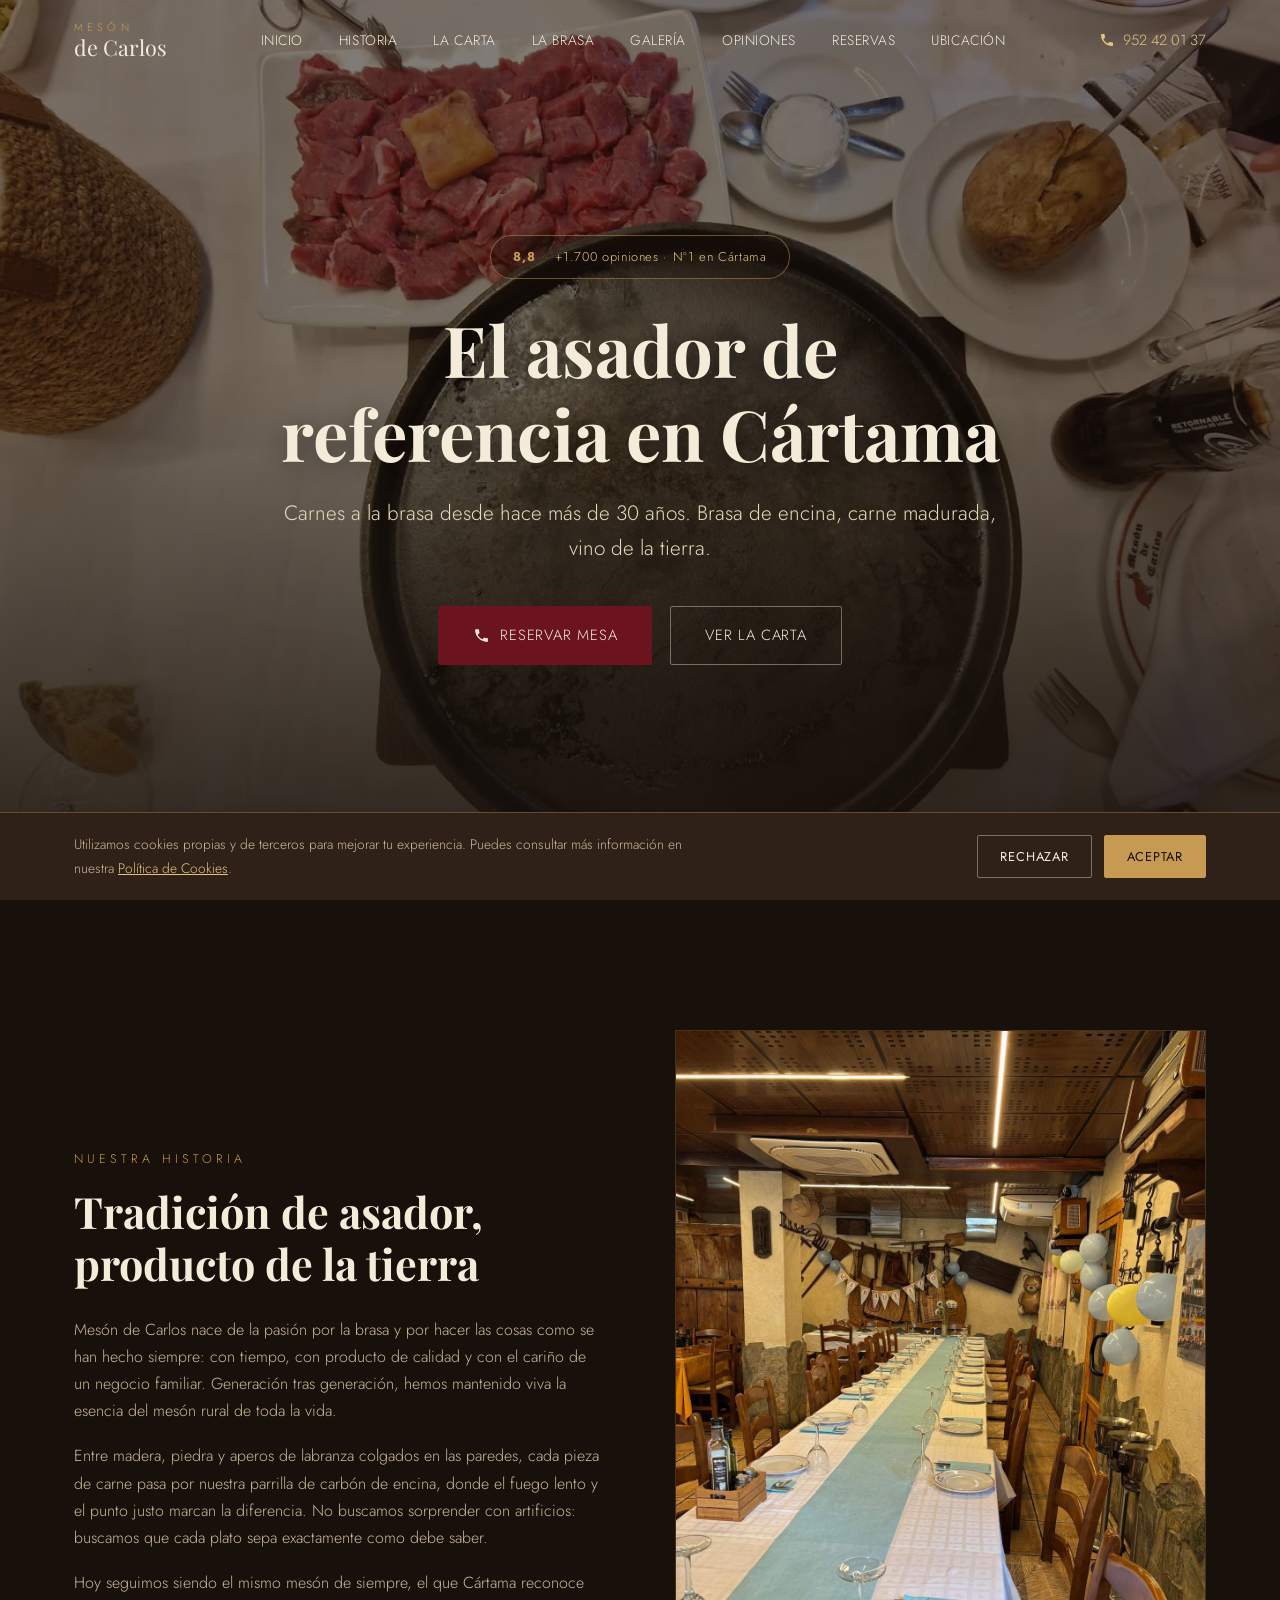
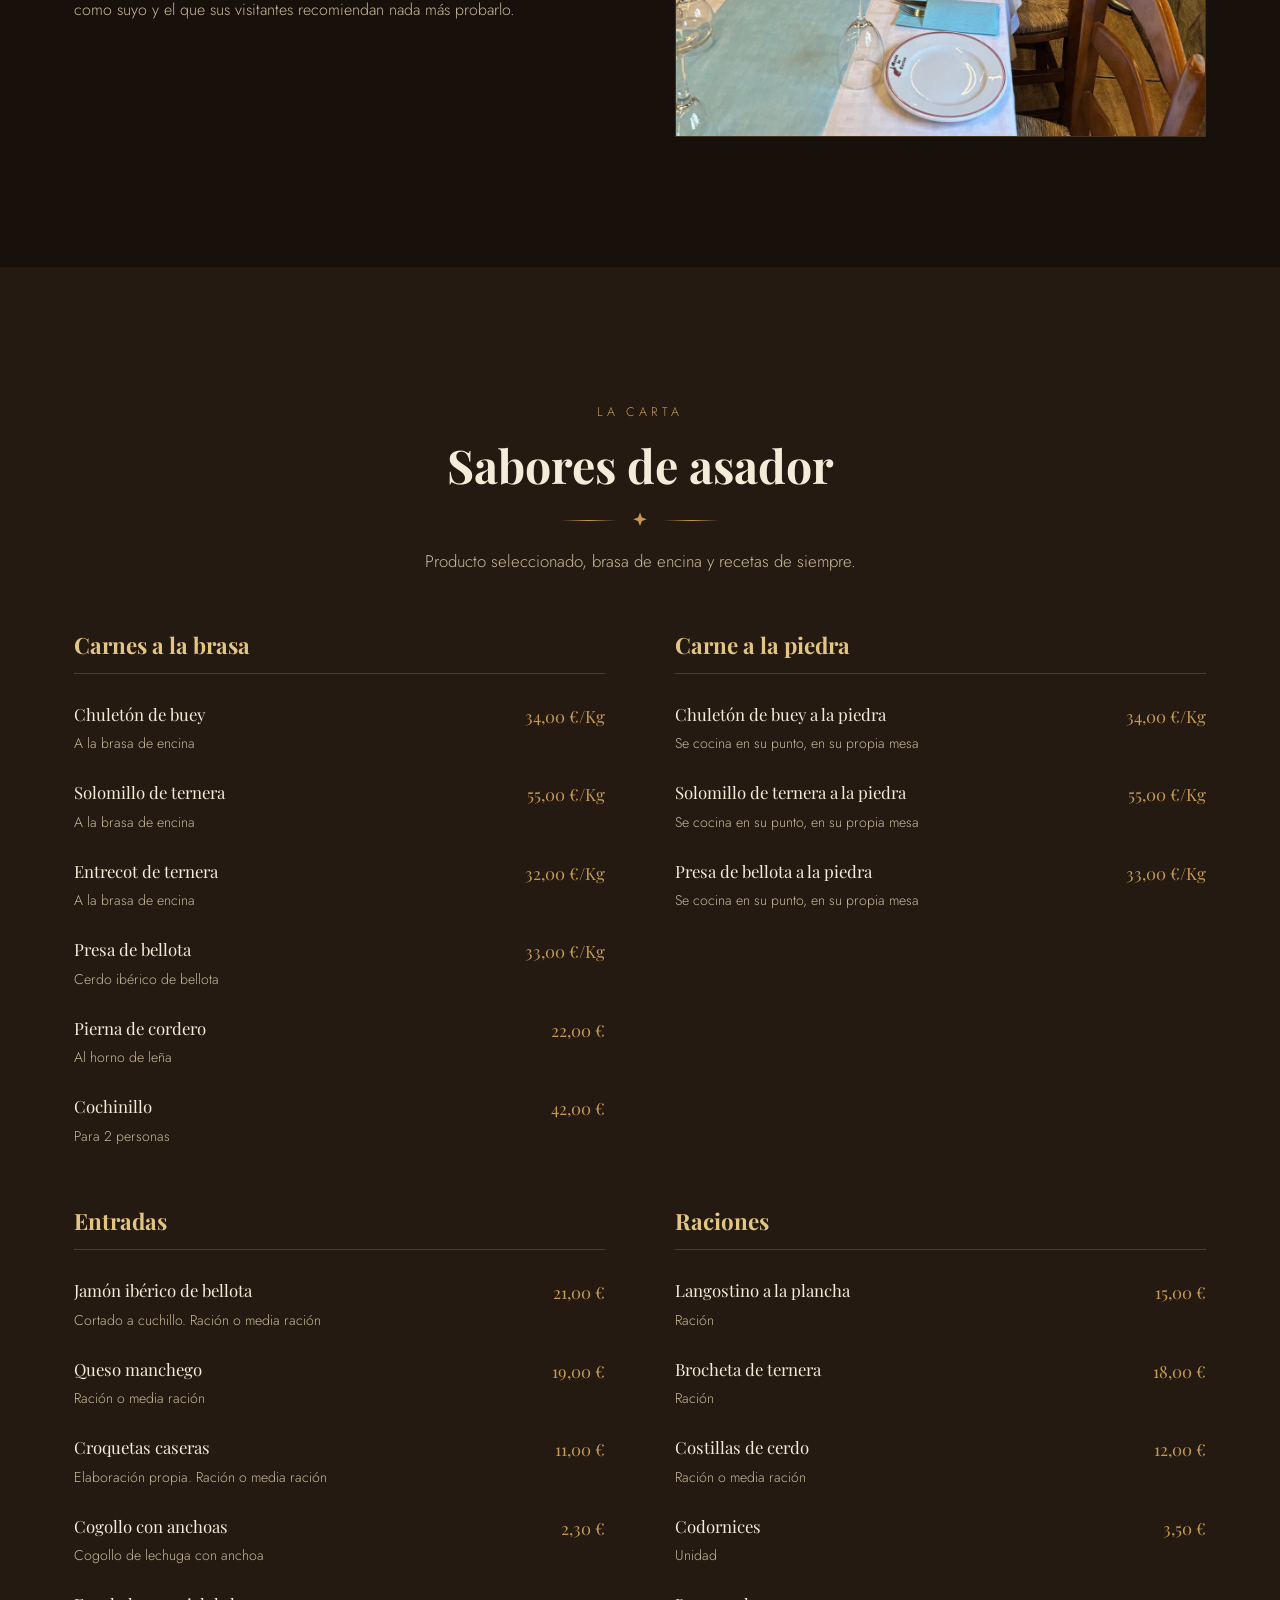
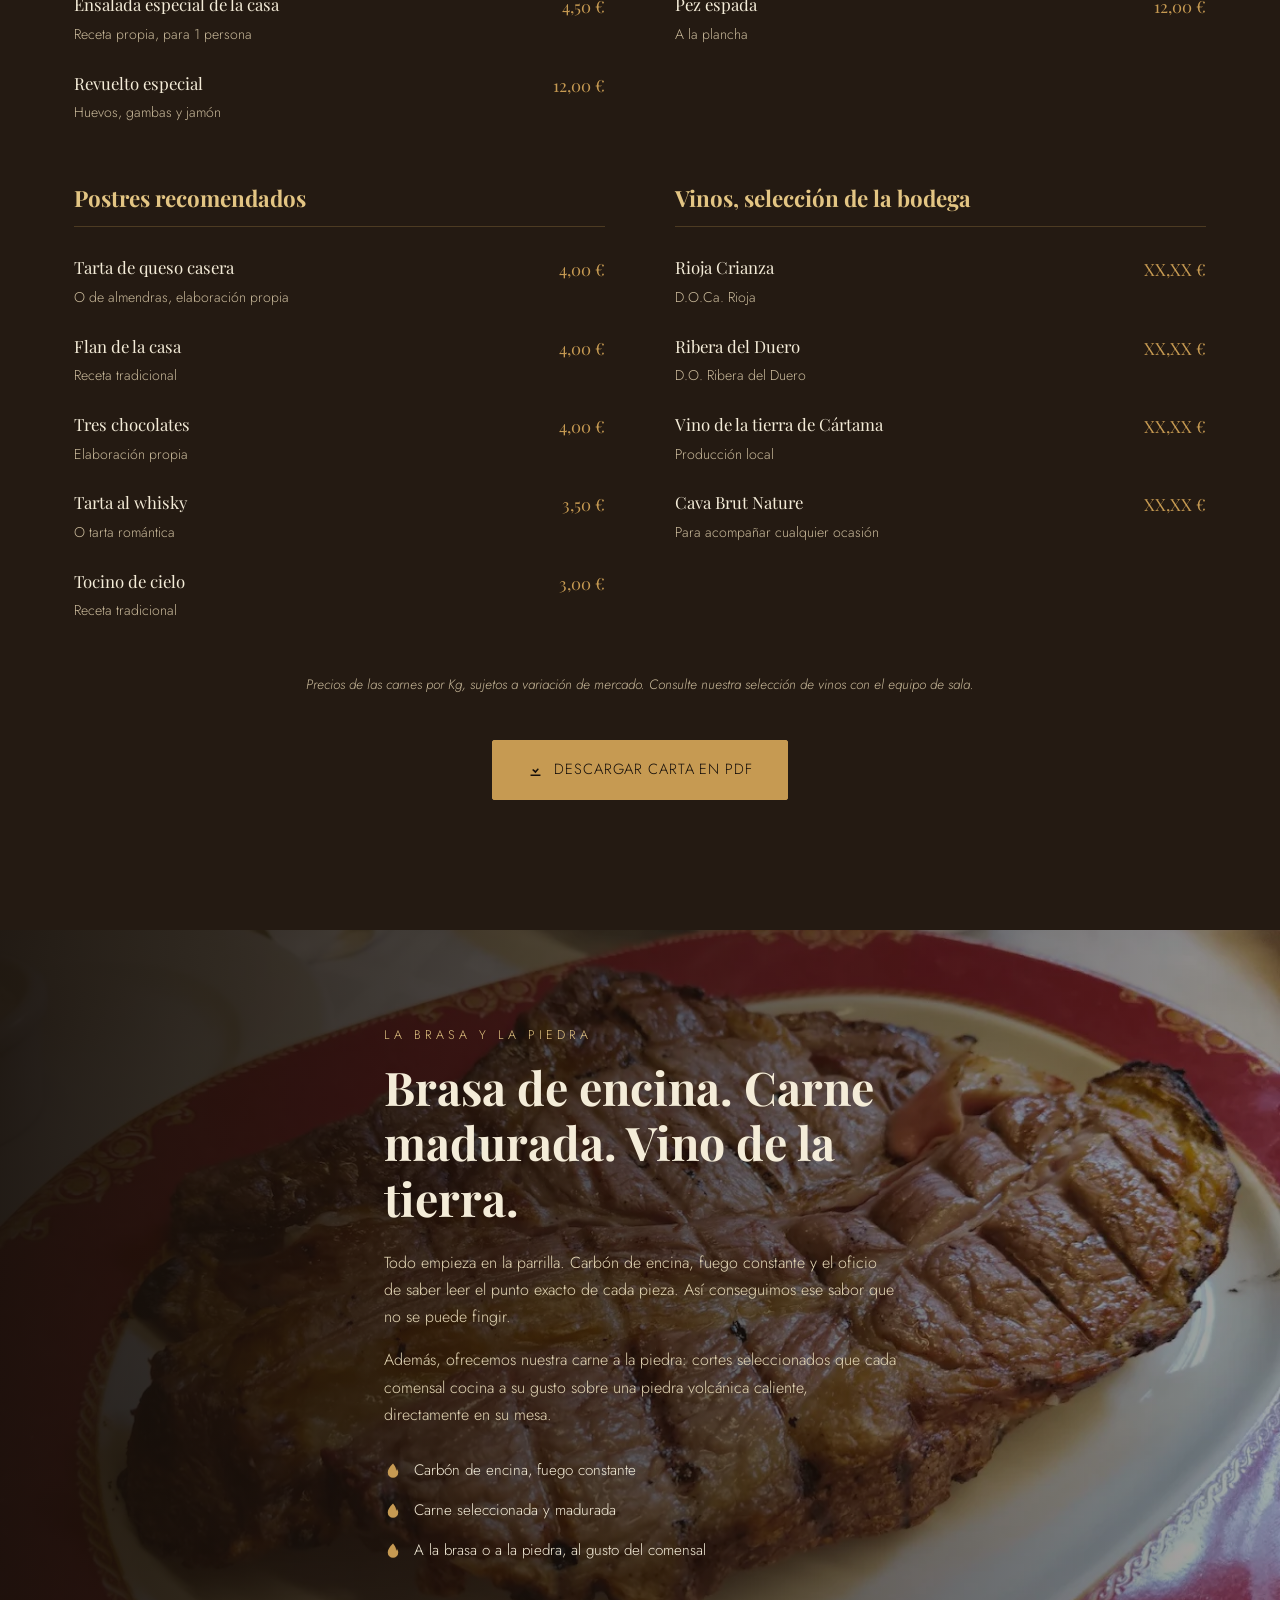
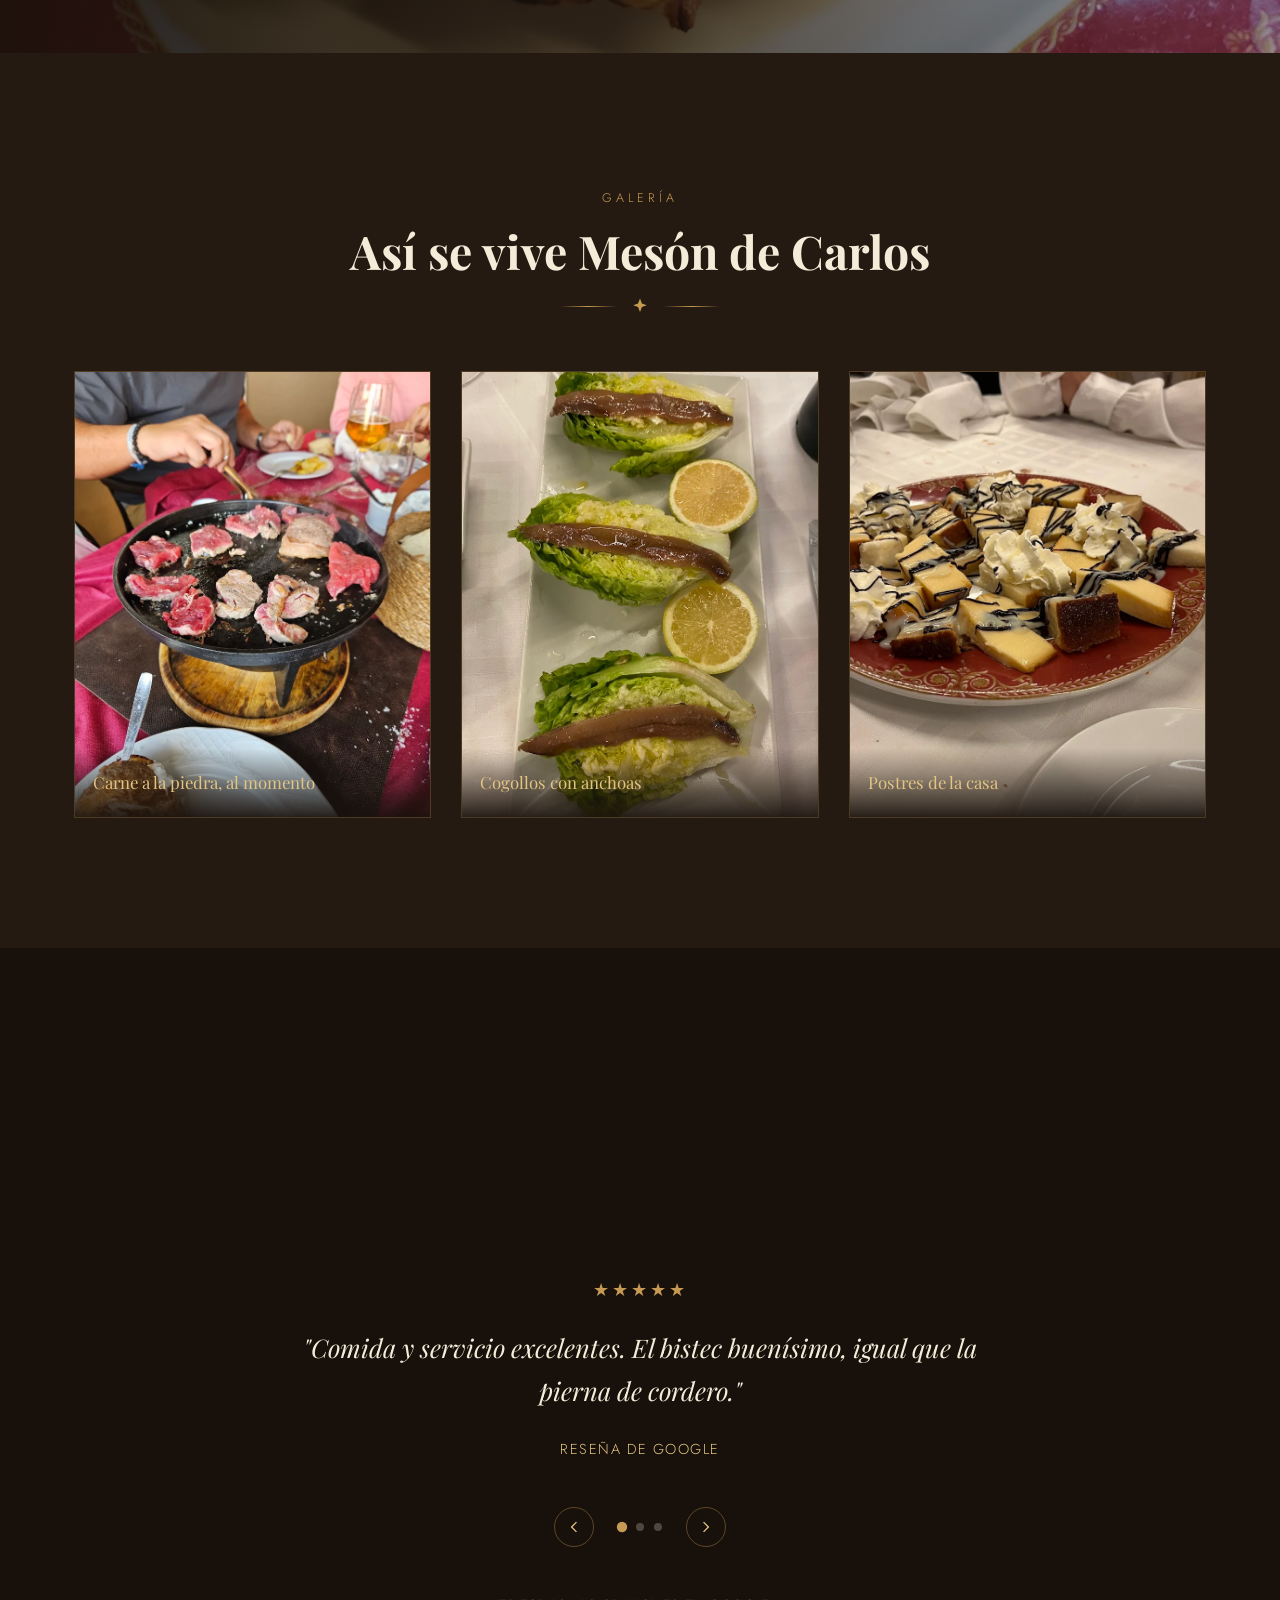
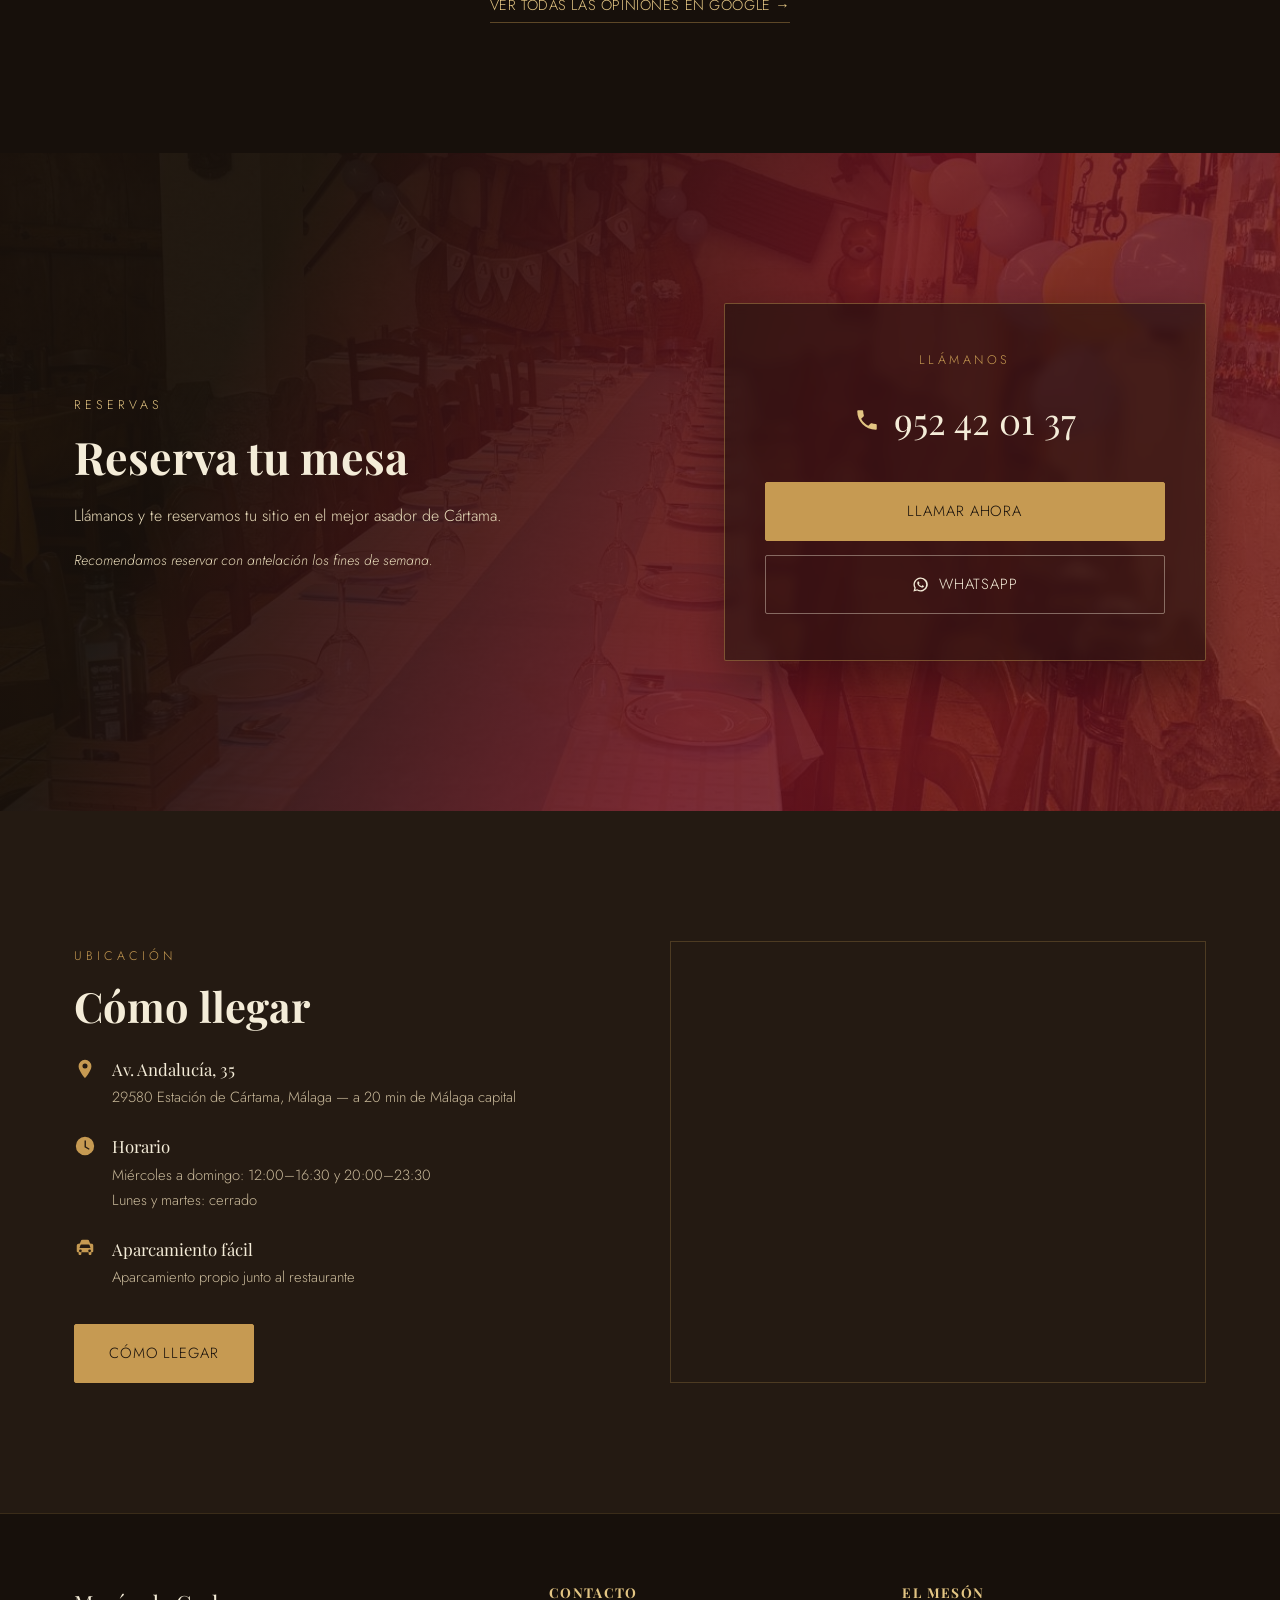
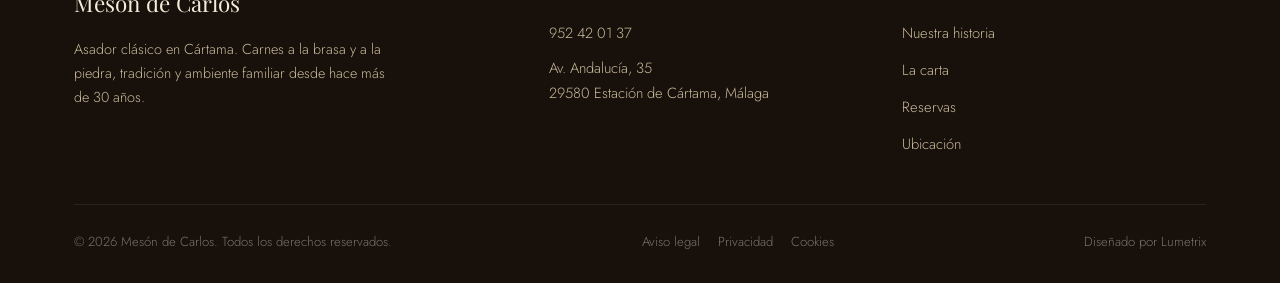
==== index.html @ 0b6ce372 "Sitio web inicial de Mesón de Carlos Landing one-page con historia, carta real, galería de fotos y r" ====
<!DOCTYPE html>
<html lang="es">
<head>
<meta charset="UTF-8">
<meta name="viewport" content="width=device-width, initial-scale=1.0">
<title>Mesón de Carlos — Asador en Cártama (Málaga)</title>
<meta name="description" content="Asador en Cártama con carnes a la brasa Málaga: chuletón de buey, carne a la piedra, cordero, codornices, jamón y quesos. Nº1 en Cártama según TripAdvisor y GastroRanking. Reserva tu mesa.">
<meta name="robots" content="index, follow">
<link rel="canonical" href="https://www.mesondecarlos.es/">

<!-- Open Graph -->
<meta property="og:type" content="website">
<meta property="og:locale" content="es_ES">
<meta property="og:site_name" content="Mesón de Carlos">
<meta property="og:title" content="Mesón de Carlos — Asador en Cártama (Málaga)">
<meta property="og:description" content="El asador de referencia en Cártama. Carnes a la brasa y a la piedra, cordero, codornices, jamón y quesos en un ambiente rústico de mesón de siempre.">
<meta property="og:image" content="https://www.mesondecarlos.es/img/og-image.jpg">
<meta property="og:url" content="https://www.mesondecarlos.es/">

<!-- Twitter Card -->
<meta name="twitter:card" content="summary_large_image">
<meta name="twitter:title" content="Mesón de Carlos — Asador en Cártama (Málaga)">
<meta name="twitter:description" content="Carnes a la brasa y a la piedra, cordero, codornices, jamón y quesos. El asador nº1 de Cártama.">

<link rel="icon" href="img/favicon.svg" type="image/svg+xml">

<link rel="preconnect" href="https://fonts.googleapis.com">
<link rel="preconnect" href="https://fonts.gstatic.com" crossorigin>
<link href="https://fonts.googleapis.com/css2?family=Playfair+Display:wght@600;700;800&family=Jost:wght@300;400;500;600&display=swap" rel="stylesheet">

<link rel="stylesheet" href="css/style.css">

<!-- Schema.org: Restaurant -->
<script type="application/ld+json">
{
  "@context": "https://schema.org",
  "@type": "Restaurant",
  "name": "Mesón de Carlos",
  "servesCuisine": ["Asador", "Cocina española", "Carnes a la brasa", "Carnes a la piedra"],
  "priceRange": "€€",
  "telephone": "+34952420137",
  "url": "https://www.mesondecarlos.es/",
  "address": {
    "@type": "PostalAddress",
    "streetAddress": "Av. Andalucía, 35",
    "addressLocality": "Estación de Cártama",
    "postalCode": "29580",
    "addressRegion": "Málaga",
    "addressCountry": "ES"
  },
  "aggregateRating": {
    "@type": "AggregateRating",
    "ratingValue": "8.8",
    "bestRating": "10",
    "reviewCount": "1700"
  },
  "openingHoursSpecification": [
    {
      "@type": "OpeningHoursSpecification",
      "dayOfWeek": ["Wednesday", "Thursday", "Friday", "Saturday", "Sunday"],
      "opens": "12:00",
      "closes": "16:30"
    },
    {
      "@type": "OpeningHoursSpecification",
      "dayOfWeek": ["Wednesday", "Thursday", "Friday", "Saturday", "Sunday"],
      "opens": "20:00",
      "closes": "23:30"
    }
  ]
}
</script>
</head>
<body>

<!-- ==================== HEADER ==================== -->
<header class="site-header" id="siteHeader">
  <div class="container">
    <a href="#inicio" class="logo">
      <span class="logo-kicker">Mesón</span>
      <span class="logo-name">de Carlos</span>
    </a>

    <nav class="main-nav" id="mainNav">
      <a href="#inicio">Inicio</a>
      <a href="#historia">Historia</a>
      <a href="#carta">La Carta</a>
      <a href="#brasa">La Brasa</a>
      <a href="#galeria">Galería</a>
      <a href="#opiniones">Opiniones</a>
      <a href="#reservas">Reservas</a>
      <a href="#ubicacion">Ubicación</a>
    </nav>

    <div class="header-actions">
      <a href="tel:+34952420137" class="header-phone">
        <svg viewBox="0 0 24 24"><path d="M6.6 10.8c1.4 2.8 3.8 5.1 6.6 6.6l2.2-2.2c.3-.3.7-.4 1-.2 1.1.4 2.3.6 3.6.6.6 0 1 .4 1 1V20c0 .6-.4 1-1 1-9.4 0-17-7.6-17-17 0-.6.4-1 1-1h3.5c.6 0 1 .4 1 1 0 1.2.2 2.4.6 3.6.1.4 0 .8-.3 1.1L6.6 10.8z"/></svg>
        952 42 01 37
      </a>
      <button class="nav-toggle" id="navToggle" aria-label="Abrir menú">
        <span></span><span></span><span></span>
      </button>
    </div>
  </div>
</header>

<!-- ==================== HERO ==================== -->
<section id="inicio" class="hero">
  <div class="hero-bg">
    <img src="img/carne-piedra-plato.webp" alt="Carne seleccionada lista para cocinar a la piedra en Mesón de Carlos" fetchpriority="high">
  </div>
  <div class="hero-overlay"></div>

  <div class="hero-content reveal">
    <div class="hero-badge">
      <strong>8,8</strong> · +1.700 opiniones · Nº1 en Cártama
    </div>
    <h1>El asador de referencia en Cártama</h1>
    <p>Carnes a la brasa desde hace más de 30 años. Brasa de encina, carne madurada, vino de la tierra.</p>
    <div class="hero-ctas">
      <a href="tel:+34952420137" class="btn btn-primary">
        <svg viewBox="0 0 24 24"><path d="M6.6 10.8c1.4 2.8 3.8 5.1 6.6 6.6l2.2-2.2c.3-.3.7-.4 1-.2 1.1.4 2.3.6 3.6.6.6 0 1 .4 1 1V20c0 .6-.4 1-1 1-9.4 0-17-7.6-17-17 0-.6.4-1 1-1h3.5c.6 0 1 .4 1 1 0 1.2.2 2.4.6 3.6.1.4 0 .8-.3 1.1L6.6 10.8z"/></svg>
        Reservar mesa
      </a>
      <a href="#carta" class="btn btn-outline">Ver la carta</a>
    </div>
  </div>

  <div class="scroll-cue"></div>
</section>

<!-- ==================== HISTORIA ==================== -->
<section id="historia" class="historia">
  <div class="container">
    <div class="historia-text reveal">
      <span class="eyebrow">Nuestra historia</span>
      <h2>Tradición de asador, producto de la tierra</h2>
      <p>Mesón de Carlos nace de la pasión por la brasa y por hacer las cosas como se han hecho siempre: con tiempo, con producto de calidad y con el cariño de un negocio familiar. Generación tras generación, hemos mantenido viva la esencia del mesón rural de toda la vida.</p>
      <p>Entre madera, piedra y aperos de labranza colgados en las paredes, cada pieza de carne pasa por nuestra parrilla de carbón de encina, donde el fuego lento y el punto justo marcan la diferencia. No buscamos sorprender con artificios: buscamos que cada plato sepa exactamente como debe saber.</p>
      <p>Hoy seguimos siendo el mismo mesón de siempre, el que Cártama reconoce como suyo y el que sus visitantes recomiendan nada más probarlo.</p>
    </div>
    <div class="historia-photo reveal">
      <img src="img/interior-comedor.jpg" alt="Comedor de Mesón de Carlos, ambiente rústico tradicional" loading="lazy">
    </div>
  </div>
</section>

<!-- ==================== LA CARTA ==================== -->
<section id="carta" class="carta">
  <div class="container">
    <div class="section-head reveal">
      <span class="eyebrow">La carta</span>
      <h2 class="section-title">Sabores de asador</h2>
      <div class="divider">
        <svg viewBox="0 0 24 24"><path d="M12 2l2.6 6.6L21 11l-6.4 2.4L12 20l-2.6-6.6L3 11l6.4-2.4z"/></svg>
      </div>
      <p class="section-lede">Producto seleccionado, brasa de encina y recetas de siempre.</p>
    </div>

    <div class="carta-grid">
      <div class="carta-cat reveal">
        <h3>Carnes a la brasa</h3>

        <div class="carta-item">
          <div>
            <div class="carta-item-name">Chuletón de buey</div>
            <div class="carta-item-desc">A la brasa de encina</div>
          </div>
          <div class="carta-item-price">34,00 €/Kg</div>
        </div>

        <div class="carta-item">
          <div>
            <div class="carta-item-name">Solomillo de ternera</div>
            <div class="carta-item-desc">A la brasa de encina</div>
          </div>
          <div class="carta-item-price">55,00 €/Kg</div>
        </div>

        <div class="carta-item">
          <div>
            <div class="carta-item-name">Entrecot de ternera</div>
            <div class="carta-item-desc">A la brasa de encina</div>
          </div>
          <div class="carta-item-price">32,00 €/Kg</div>
        </div>

        <div class="carta-item">
          <div>
            <div class="carta-item-name">Presa de bellota</div>
            <div class="carta-item-desc">Cerdo ibérico de bellota</div>
          </div>
          <div class="carta-item-price">33,00 €/Kg</div>
        </div>

        <div class="carta-item">
          <div>
            <div class="carta-item-name">Pierna de cordero</div>
            <div class="carta-item-desc">Al horno de leña</div>
          </div>
          <div class="carta-item-price">22,00 €</div>
        </div>

        <div class="carta-item">
          <div>
            <div class="carta-item-name">Cochinillo</div>
            <div class="carta-item-desc">Para 2 personas</div>
          </div>
          <div class="carta-item-price">42,00 €</div>
        </div>
      </div>

      <div class="carta-cat reveal">
        <h3>Carne a la piedra</h3>

        <div class="carta-item">
          <div>
            <div class="carta-item-name">Chuletón de buey a la piedra</div>
            <div class="carta-item-desc">Se cocina en su punto, en su propia mesa</div>
          </div>
          <div class="carta-item-price">34,00 €/Kg</div>
        </div>

        <div class="carta-item">
          <div>
            <div class="carta-item-name">Solomillo de ternera a la piedra</div>
            <div class="carta-item-desc">Se cocina en su punto, en su propia mesa</div>
          </div>
          <div class="carta-item-price">55,00 €/Kg</div>
        </div>

        <div class="carta-item">
          <div>
            <div class="carta-item-name">Presa de bellota a la piedra</div>
            <div class="carta-item-desc">Se cocina en su punto, en su propia mesa</div>
          </div>
          <div class="carta-item-price">33,00 €/Kg</div>
        </div>
      </div>

      <div class="carta-cat reveal">
        <h3>Entradas</h3>

        <div class="carta-item">
          <div>
            <div class="carta-item-name">Jamón ibérico de bellota</div>
            <div class="carta-item-desc">Cortado a cuchillo. Ración o media ración</div>
          </div>
          <div class="carta-item-price">21,00 €</div>
        </div>

        <div class="carta-item">
          <div>
            <div class="carta-item-name">Queso manchego</div>
            <div class="carta-item-desc">Ración o media ración</div>
          </div>
          <div class="carta-item-price">19,00 €</div>
        </div>

        <div class="carta-item">
          <div>
            <div class="carta-item-name">Croquetas caseras</div>
            <div class="carta-item-desc">Elaboración propia. Ración o media ración</div>
          </div>
          <div class="carta-item-price">11,00 €</div>
        </div>

        <div class="carta-item">
          <div>
            <div class="carta-item-name">Cogollo con anchoas</div>
            <div class="carta-item-desc">Cogollo de lechuga con anchoa</div>
          </div>
          <div class="carta-item-price">2,30 €</div>
        </div>

        <div class="carta-item">
          <div>
            <div class="carta-item-name">Ensalada especial de la casa</div>
            <div class="carta-item-desc">Receta propia, para 1 persona</div>
          </div>
          <div class="carta-item-price">4,50 €</div>
        </div>

        <div class="carta-item">
          <div>
            <div class="carta-item-name">Revuelto especial</div>
            <div class="carta-item-desc">Huevos, gambas y jamón</div>
          </div>
          <div class="carta-item-price">12,00 €</div>
        </div>
      </div>

      <div class="carta-cat reveal">
        <h3>Raciones</h3>

        <div class="carta-item">
          <div>
            <div class="carta-item-name">Langostino a la plancha</div>
            <div class="carta-item-desc">Ración</div>
          </div>
          <div class="carta-item-price">15,00 €</div>
        </div>

        <div class="carta-item">
          <div>
            <div class="carta-item-name">Brocheta de ternera</div>
            <div class="carta-item-desc">Ración</div>
          </div>
          <div class="carta-item-price">18,00 €</div>
        </div>

        <div class="carta-item">
          <div>
            <div class="carta-item-name">Costillas de cerdo</div>
            <div class="carta-item-desc">Ración o media ración</div>
          </div>
          <div class="carta-item-price">12,00 €</div>
        </div>

        <div class="carta-item">
          <div>
            <div class="carta-item-name">Codornices</div>
            <div class="carta-item-desc">Unidad</div>
          </div>
          <div class="carta-item-price">3,50 €</div>
        </div>

        <div class="carta-item">
          <div>
            <div class="carta-item-name">Pez espada</div>
            <div class="carta-item-desc">A la plancha</div>
          </div>
          <div class="carta-item-price">12,00 €</div>
        </div>
      </div>

      <div class="carta-cat reveal">
        <h3>Postres recomendados</h3>

        <div class="carta-item">
          <div>
            <div class="carta-item-name">Tarta de queso casera</div>
            <div class="carta-item-desc">O de almendras, elaboración propia</div>
          </div>
          <div class="carta-item-price">4,00 €</div>
        </div>

        <div class="carta-item">
          <div>
            <div class="carta-item-name">Flan de la casa</div>
            <div class="carta-item-desc">Receta tradicional</div>
          </div>
          <div class="carta-item-price">4,00 €</div>
        </div>

        <div class="carta-item">
          <div>
            <div class="carta-item-name">Tres chocolates</div>
            <div class="carta-item-desc">Elaboración propia</div>
          </div>
          <div class="carta-item-price">4,00 €</div>
        </div>

        <div class="carta-item">
          <div>
            <div class="carta-item-name">Tarta al whisky</div>
            <div class="carta-item-desc">O tarta romántica</div>
          </div>
          <div class="carta-item-price">3,50 €</div>
        </div>

        <div class="carta-item">
          <div>
            <div class="carta-item-name">Tocino de cielo</div>
            <div class="carta-item-desc">Receta tradicional</div>
          </div>
          <div class="carta-item-price">3,00 €</div>
        </div>
      </div>

      <div class="carta-cat reveal">
        <h3>Vinos, selección de la bodega</h3>

        <div class="carta-item">
          <div>
            <div class="carta-item-name">Rioja Crianza</div>
            <div class="carta-item-desc">D.O.Ca. Rioja</div>
          </div>
          <div class="carta-item-price">XX,XX €</div>
        </div>

        <div class="carta-item">
          <div>
            <div class="carta-item-name">Ribera del Duero</div>
            <div class="carta-item-desc">D.O. Ribera del Duero</div>
          </div>
          <div class="carta-item-price">XX,XX €</div>
        </div>

        <div class="carta-item">
          <div>
            <div class="carta-item-name">Vino de la tierra de Cártama</div>
            <div class="carta-item-desc">Producción local</div>
          </div>
          <div class="carta-item-price">XX,XX €</div>
        </div>

        <div class="carta-item">
          <div>
            <div class="carta-item-name">Cava Brut Nature</div>
            <div class="carta-item-desc">Para acompañar cualquier ocasión</div>
          </div>
          <div class="carta-item-price">XX,XX €</div>
        </div>
      </div>
    </div>

    <p class="carta-note">Precios de las carnes por Kg, sujetos a variación de mercado. Consulte nuestra selección de vinos con el equipo de sala.</p>

    <div class="carta-cta reveal">
      <a href="carta.pdf" class="btn btn-gold" download>
        <svg viewBox="0 0 24 24"><path d="M12 3v10.6l3.3-3.3 1.4 1.4L12 17.4l-4.7-4.7 1.4-1.4L12 13.6V3h0zM5 19h14v2H5z"/></svg>
        Descargar carta en PDF
      </a>
    </div>
  </div>
</section>

<!-- ==================== LA BRASA ==================== -->
<section id="brasa" class="brasa">
  <img src="img/chuleton-brasa.webp" alt="Chuletón de buey a la brasa en Mesón de Carlos" loading="lazy">
  <div class="brasa-overlay"></div>

  <div class="container">
    <div class="brasa-content reveal">
      <span class="eyebrow">La brasa y la piedra</span>
      <h2>Brasa de encina. Carne madurada. Vino de la tierra.</h2>
      <p>Todo empieza en la parrilla. Carbón de encina, fuego constante y el oficio de saber leer el punto exacto de cada pieza. Así conseguimos ese sabor que no se puede fingir.</p>
      <p>Además, ofrecemos nuestra carne a la piedra: cortes seleccionados que cada comensal cocina a su gusto sobre una piedra volcánica caliente, directamente en su mesa.</p>

      <ul class="brasa-list">
        <li>
          <svg viewBox="0 0 24 24"><path d="M12 2C7 7 5 10.5 5 14a7 7 0 0014 0c0-2-1-4-2-5.5.3 2-1 3-1 3C16.5 8 14.5 5.5 12 2z"/></svg>
          Carbón de encina, fuego constante
        </li>
        <li>
          <svg viewBox="0 0 24 24"><path d="M12 2C7 7 5 10.5 5 14a7 7 0 0014 0c0-2-1-4-2-5.5.3 2-1 3-1 3C16.5 8 14.5 5.5 12 2z"/></svg>
          Carne seleccionada y madurada
        </li>
        <li>
          <svg viewBox="0 0 24 24"><path d="M12 2C7 7 5 10.5 5 14a7 7 0 0014 0c0-2-1-4-2-5.5.3 2-1 3-1 3C16.5 8 14.5 5.5 12 2z"/></svg>
          A la brasa o a la piedra, al gusto del comensal
        </li>
      </ul>
    </div>
  </div>
</section>

<!-- ==================== GALERÍA ==================== -->
<section id="galeria" class="galeria">
  <div class="container">
    <div class="section-head reveal">
      <span class="eyebrow">Galería</span>
      <h2 class="section-title">Así se vive Mesón de Carlos</h2>
      <div class="divider">
        <svg viewBox="0 0 24 24"><path d="M12 2l2.6 6.6L21 11l-6.4 2.4L12 20l-2.6-6.6L3 11l6.4-2.4z"/></svg>
      </div>
    </div>

    <div class="gallery-grid">
      <figure class="gallery-item reveal">
        <img src="img/carne-piedra-cocinando.webp" alt="Cocinando carne a la piedra en la mesa" loading="lazy">
        <figcaption>Carne a la piedra, al momento</figcaption>
      </figure>
      <figure class="gallery-item reveal">
        <img src="img/boquerones-cogollos.webp" alt="Cogollos con anchoas, entrante de la casa" loading="lazy">
        <figcaption>Cogollos con anchoas</figcaption>
      </figure>
      <figure class="gallery-item reveal">
        <img src="img/postres-caseros.webp" alt="Tabla de postres caseros" loading="lazy">
        <figcaption>Postres de la casa</figcaption>
      </figure>
    </div>
  </div>
</section>

<!-- ==================== OPINIONES ==================== -->
<section id="opiniones" class="opiniones">
  <div class="container">
    <div class="section-head reveal">
      <span class="eyebrow">Opiniones</span>
      <h2 class="section-title">Lo que dicen nuestros clientes</h2>
      <div class="divider">
        <svg viewBox="0 0 24 24"><path d="M12 2l2.6 6.6L21 11l-6.4 2.4L12 20l-2.6-6.6L3 11l6.4-2.4z"/></svg>
      </div>
    </div>

    <div class="reviews-slider reveal">
      <div class="reviews-track">
        <div class="reviews-slides" id="reviewsSlides">
          <div class="review-slide">
            <div class="review-stars">★★★★★</div>
            <p class="review-quote">"Comida y servicio excelentes. El bistec buenísimo, igual que la pierna de cordero."</p>
            <div class="review-author">Reseña de Google</div>
          </div>
          <div class="review-slide">
            <div class="review-stars">★★★★★</div>
            <p class="review-quote">"De los mejores restaurantes de la zona. Recomiendo la carne."</p>
            <div class="review-author">Reseña de Google</div>
          </div>
          <div class="review-slide">
            <div class="review-stars">★★★★★</div>
            <p class="review-quote">"Un clásico de Cártama. Trato familiar y carnes de primera. Repetiremos seguro."</p>
            <div class="review-author">Reseña de Google</div>
          </div>
        </div>
      </div>

      <div class="reviews-controls">
        <button class="review-arrow" id="reviewPrev" aria-label="Reseña anterior">
          <svg viewBox="0 0 24 24"><path d="M15 4l-8 8 8 8 1.4-1.4L9.8 12l6.6-6.6z"/></svg>
        </button>
        <div class="review-dots" id="reviewDots"></div>
        <button class="review-arrow" id="reviewNext" aria-label="Siguiente reseña">
          <svg viewBox="0 0 24 24"><path d="M9 4l8 8-8 8-1.4-1.4L14.2 12 7.6 5.4z"/></svg>
        </button>
      </div>
    </div>

    <a href="https://www.google.com/search?sca_esv=9a7b4fd913cb9306&sxsrf=APpeQntoOvEqqyejjboFcSOehRf2i9S2bA:1783973829163&q=Mes%C3%B3n+De+Carlos+Opiniones&rflfq=1&num=20&stick=H4sIAAAAAAAAAONgkxI2tTQ3NzICYSMDIwNzEzMz0w2MjK8YpXxTiw9vzlNwSVVwTizKyS9W8C_IzMvMz0stXsSKRxIANZ308VQAAAA&rldimm=5977227722202074665&tbm=lcl&hl=es-419&sa=X&ved=2ahUKEwiUroCzvNCVAxU0QPUHHec5FzsQ9fQKegQILxAG&biw=1912&bih=956&dpr=1#lkt=LocalPoiReviews" target="_blank" rel="noopener" class="reviews-link">
      Ver todas las opiniones en Google →
    </a>
  </div>
</section>

<!-- ==================== RESERVAS ==================== -->
<section id="reservas" class="reservas">
  <img src="img/interior-comedor.jpg" alt="Comedor de Mesón de Carlos" loading="lazy">
  <div class="reservas-overlay"></div>

  <div class="container reservas-grid">
    <div class="reservas-text reveal">
      <span class="eyebrow">Reservas</span>
      <h2>Reserva tu mesa</h2>
      <p>Llámanos y te reservamos tu sitio en el mejor asador de Cártama.</p>
      <p class="reservas-note">Recomendamos reservar con antelación los fines de semana.</p>
    </div>

    <div class="reservas-card reveal">
      <span class="reservas-card-label">Llámanos</span>
      <a href="tel:+34952420137" class="reservas-phone">
        <svg viewBox="0 0 24 24"><path d="M6.6 10.8c1.4 2.8 3.8 5.1 6.6 6.6l2.2-2.2c.3-.3.7-.4 1-.2 1.1.4 2.3.6 3.6.6.6 0 1 .4 1 1V20c0 .6-.4 1-1 1-9.4 0-17-7.6-17-17 0-.6.4-1 1-1h3.5c.6 0 1 .4 1 1 0 1.2.2 2.4.6 3.6.1.4 0 .8-.3 1.1L6.6 10.8z"/></svg>
        952 42 01 37
      </a>

      <div class="reservas-ctas">
        <a href="tel:+34952420137" class="btn btn-gold btn-block">Llamar ahora</a>
        <a href="https://wa.me/34952420137" target="_blank" rel="noopener" class="btn btn-outline btn-block">
          <svg viewBox="0 0 24 24"><path d="M12 2a10 10 0 00-8.6 15L2 22l5.2-1.4A10 10 0 1012 2zm0 18a8 8 0 01-4.1-1.1l-.3-.2-3 .8.8-2.9-.2-.3A8 8 0 1120 12a8 8 0 01-8 8zm4.4-6c-.2-.1-1.4-.7-1.6-.8-.2-.1-.4-.1-.5.1-.2.2-.6.8-.8 1-.1.2-.3.2-.5.1-.2-.1-1-.4-1.9-1.2-.7-.6-1.2-1.4-1.3-1.6-.1-.2 0-.4.1-.5l.4-.4c.1-.1.2-.3.2-.4.1-.2 0-.3 0-.5-.1-.1-.5-1.3-.7-1.8-.2-.4-.4-.4-.5-.4h-.5c-.2 0-.4.1-.6.3-.2.2-.8.8-.8 1.9s.8 2.2.9 2.4c.1.2 1.6 2.5 4 3.5.6.2 1 .4 1.3.5.5.2 1 .1 1.4.1.4-.1 1.4-.6 1.6-1.1.2-.5.2-1 .1-1.1-.1-.1-.2-.2-.4-.3z"/></svg>
          WhatsApp
        </a>
      </div>
    </div>
  </div>
</section>

<!-- ==================== UBICACIÓN ==================== -->
<section id="ubicacion" class="ubicacion">
  <div class="container">
    <div class="ubicacion-grid">
      <div class="ubicacion-info reveal">
        <span class="eyebrow">Ubicación</span>
        <h2>Cómo llegar</h2>

        <div class="ubicacion-list">
          <div class="ubicacion-item">
            <svg viewBox="0 0 24 24"><path d="M12 2a7 7 0 00-7 7c0 5.2 7 13 7 13s7-7.8 7-13a7 7 0 00-7-7zm0 9.5A2.5 2.5 0 1112 6a2.5 2.5 0 010 5.5z"/></svg>
            <div>
              <div class="ubicacion-item-title">Av. Andalucía, 35</div>
              <div class="ubicacion-item-desc">29580 Estación de Cártama, Málaga — a 20 min de Málaga capital</div>
            </div>
          </div>

          <div class="ubicacion-item">
            <svg viewBox="0 0 24 24"><path d="M12 2a10 10 0 100 20 10 10 0 000-20zm1 10.6l4 2.4-.7 1.2-4.8-2.9V6h1.5z"/></svg>
            <div>
              <div class="ubicacion-item-title">Horario</div>
              <div class="ubicacion-item-desc">Miércoles a domingo: 12:00–16:30 y 20:00–23:30<br>Lunes y martes: cerrado</div>
            </div>
          </div>

          <div class="ubicacion-item">
            <svg viewBox="0 0 24 24"><path d="M18.9 6.3l-1.3-.4-1-2.4A2 2 0 0014.7 2H9.3a2 2 0 00-1.9 1.5l-1 2.4-1.3.4A2 2 0 003 8.2v6.3c0 .6.4 1 1 1h1v2a1 1 0 001 1h1a1 1 0 001-1v-2h8v2a1 1 0 001 1h1a1 1 0 001-1v-2h1c.6 0 1-.4 1-1V8.2a2 2 0 00-1.1-1.9zM7 15.5A1.5 1.5 0 118.5 14 1.5 1.5 0 017 15.5zm10 0A1.5 1.5 0 1118.5 14 1.5 1.5 0 0117 15.5zM6 11l1.1-3.3c.1-.4.5-.7 1-.7h7.8c.5 0 .9.3 1 .7L18 11z"/></svg>
            <div>
              <div class="ubicacion-item-title">Aparcamiento fácil</div>
              <div class="ubicacion-item-desc">Aparcamiento propio junto al restaurante</div>
            </div>
          </div>
        </div>

        <a href="https://www.google.com/maps/dir/?api=1&destination=Av.+Andaluc%C3%ADa+35+29580+Estaci%C3%B3n+de+C%C3%A1rtama+M%C3%A1laga" target="_blank" rel="noopener" class="btn btn-gold">
          Cómo llegar
        </a>
      </div>

      <div class="map-frame reveal">
        <iframe
          src="https://www.google.com/maps?q=Av.+Andaluc%C3%ADa+35+29580+Estaci%C3%B3n+de+C%C3%A1rtama+M%C3%A1laga&output=embed"
          loading="lazy"
          referrerpolicy="no-referrer-when-downgrade"
          title="Mapa de ubicación de Mesón de Carlos">
        </iframe>
      </div>
    </div>
  </div>
</section>

<!-- ==================== FOOTER ==================== -->
<footer class="site-footer">
  <div class="container">
    <div class="footer-grid">
      <div class="footer-brand">
        <span class="logo-name">Mesón de Carlos</span>
        <p>Asador clásico en Cártama. Carnes a la brasa y a la piedra, tradición y ambiente familiar desde hace más de 30 años.</p>
      </div>

      <div class="footer-col">
        <h4>Contacto</h4>
        <ul>
          <li><a href="tel:+34952420137">952 42 01 37</a></li>
          <li><address>Av. Andalucía, 35<br>29580 Estación de Cártama, Málaga</address></li>
        </ul>
      </div>

      <div class="footer-col">
        <h4>El mesón</h4>
        <ul>
          <li><a href="#historia">Nuestra historia</a></li>
          <li><a href="#carta">La carta</a></li>
          <li><a href="#reservas">Reservas</a></li>
          <li><a href="#ubicacion">Ubicación</a></li>
        </ul>
      </div>
    </div>

    <div class="footer-bottom">
      <span>© <span id="year"></span> Mesón de Carlos. Todos los derechos reservados.</span>
      <div class="footer-legal">
        <a href="legal/aviso-legal.html">Aviso legal</a>
        <a href="legal/privacidad.html">Privacidad</a>
        <a href="legal/cookies.html">Cookies</a>
      </div>
      <span>Diseñado por Lumetrix</span>
    </div>
  </div>
</footer>

<!-- Botón flotante móvil -->
<div class="floating-actions">
  <a href="tel:+34952420137" class="fab-call" aria-label="Llamar al mesón">
    <svg viewBox="0 0 24 24"><path d="M6.6 10.8c1.4 2.8 3.8 5.1 6.6 6.6l2.2-2.2c.3-.3.7-.4 1-.2 1.1.4 2.3.6 3.6.6.6 0 1 .4 1 1V20c0 .6-.4 1-1 1-9.4 0-17-7.6-17-17 0-.6.4-1 1-1h3.5c.6 0 1 .4 1 1 0 1.2.2 2.4.6 3.6.1.4 0 .8-.3 1.1L6.6 10.8z"/></svg>
  </a>
  <a href="https://wa.me/34952420137" target="_blank" rel="noopener" class="fab-whatsapp" aria-label="Escribir por WhatsApp">
    <svg viewBox="0 0 24 24"><path d="M12 2a10 10 0 00-8.6 15L2 22l5.2-1.4A10 10 0 1012 2zm0 18a8 8 0 01-4.1-1.1l-.3-.2-3 .8.8-2.9-.2-.3A8 8 0 1120 12a8 8 0 01-8 8zm4.4-6c-.2-.1-1.4-.7-1.6-.8-.2-.1-.4-.1-.5.1-.2.2-.6.8-.8 1-.1.2-.3.2-.5.1-.2-.1-1-.4-1.9-1.2-.7-.6-1.2-1.4-1.3-1.6-.1-.2 0-.4.1-.5l.4-.4c.1-.1.2-.3.2-.4.1-.2 0-.3 0-.5-.1-.1-.5-1.3-.7-1.8-.2-.4-.4-.4-.5-.4h-.5c-.2 0-.4.1-.6.3-.2.2-.8.8-.8 1.9s.8 2.2.9 2.4c.1.2 1.6 2.5 4 3.5.6.2 1 .4 1.3.5.5.2 1 .1 1.4.1.4-.1 1.4-.6 1.6-1.1.2-.5.2-1 .1-1.1-.1-.1-.2-.2-.4-.3z"/></svg>
  </a>
</div>

<!-- Banner de cookies -->
<div class="cookie-banner" id="cookieBanner">
  <div class="container">
    <p>Utilizamos cookies propias y de terceros para mejorar tu experiencia. Puedes consultar más información en nuestra <a href="legal/cookies.html">Política de Cookies</a>.</p>
    <div class="cookie-actions">
      <button class="btn btn-outline" id="cookieReject">Rechazar</button>
      <button class="btn btn-gold" id="cookieAccept">Aceptar</button>
    </div>
  </div>
</div>

<script src="js/script.js"></script>
</body>
</html>
---- css/style.css ----
/* ==========================================================================
   Mesón de Carlos — Hoja de estilos principal
   ========================================================================== */

:root {
  /* Paleta — asador y bodega */
  --dark: #17100b;
  --dark-2: #241a12;
  --dark-3: #2f2117;
  --wine: #6b1420;
  --wine-light: #8c1d2c;
  --gold: #c69a52;
  --gold-light: #e3c583;
  --cream: #f4ecd8;
  --cream-dim: #e6d9b8;
  --text-muted: #c9b99a;

  --font-heading: "Playfair Display", "Georgia", serif;
  --font-body: "Jost", "Segoe UI", sans-serif;

  --container: 1180px;
  --radius: 2px;
  --transition: 0.35s cubic-bezier(0.4, 0, 0.2, 1);
}

/* --------------------------------------------------------------------------
   Reset
   -------------------------------------------------------------------------- */
* {
  margin: 0;
  padding: 0;
  box-sizing: border-box;
}

html {
  scroll-behavior: smooth;
}

body {
  background: var(--dark);
  color: var(--cream);
  font-family: var(--font-body);
  font-weight: 300;
  line-height: 1.7;
  -webkit-font-smoothing: antialiased;
  overflow-x: hidden;
}

img {
  max-width: 100%;
  display: block;
}

a {
  color: inherit;
  text-decoration: none;
}

ul {
  list-style: none;
}

button {
  font-family: inherit;
  cursor: pointer;
  border: none;
  background: none;
  color: inherit;
}

h1, h2, h3, h4 {
  font-family: var(--font-heading);
  font-weight: 700;
  line-height: 1.2;
  color: var(--cream);
}

section {
  scroll-margin-top: 84px;
}

.container {
  max-width: var(--container);
  margin: 0 auto;
  padding: 0 24px;
}

/* --------------------------------------------------------------------------
   Utilidades
   -------------------------------------------------------------------------- */
.eyebrow {
  display: inline-block;
  font-family: var(--font-body);
  font-size: 0.78rem;
  letter-spacing: 0.32em;
  text-transform: uppercase;
  color: var(--gold);
  margin-bottom: 14px;
}

.section-title {
  font-size: clamp(2rem, 4vw, 2.9rem);
  margin-bottom: 6px;
}

.section-head {
  text-align: center;
  max-width: 640px;
  margin: 0 auto 56px;
}

.section-lede {
  color: var(--text-muted);
  font-size: 1.05rem;
  margin-top: 18px;
}

.divider {
  display: flex;
  align-items: center;
  justify-content: center;
  gap: 14px;
  margin: 18px auto 0;
  width: 160px;
}

.divider::before,
.divider::after {
  content: "";
  height: 1px;
  flex: 1;
  background: linear-gradient(90deg, transparent, var(--gold), transparent);
}

.divider svg {
  width: 18px;
  height: 18px;
  fill: var(--gold);
  flex-shrink: 0;
}

.btn {
  display: inline-flex;
  align-items: center;
  justify-content: center;
  gap: 10px;
  padding: 16px 34px;
  font-size: 0.92rem;
  letter-spacing: 0.06em;
  text-transform: uppercase;
  border-radius: var(--radius);
  transition: all var(--transition);
  border: 1px solid transparent;
  white-space: nowrap;
}

.btn svg {
  width: 17px;
  height: 17px;
  fill: currentColor;
}

.btn-primary {
  background: var(--wine);
  color: var(--cream);
  border-color: var(--wine);
}

.btn-primary:hover {
  background: var(--wine-light);
  border-color: var(--wine-light);
  transform: translateY(-2px);
}

.btn-outline {
  background: transparent;
  color: var(--cream);
  border-color: rgba(244, 236, 216, 0.4);
}

.btn-outline:hover {
  border-color: var(--gold);
  color: var(--gold);
  transform: translateY(-2px);
}

.btn-gold {
  background: var(--gold);
  color: var(--dark);
  border-color: var(--gold);
}

.btn-gold:hover {
  background: var(--gold-light);
  border-color: var(--gold-light);
  transform: translateY(-2px);
}

.btn-block {
  width: 100%;
}

/* Fotografías reales */
.hero-bg img,
.historia-photo img,
.brasa > img {
  width: 100%;
  height: 100%;
  object-fit: cover;
  object-position: center;
}

.historia-photo {
  min-height: 420px;
  border: 1px solid rgba(198, 154, 82, 0.25);
  overflow: hidden;
}

.brasa > img {
  position: absolute;
  inset: 0;
  z-index: 0;
}

/* Reveal on scroll */
.reveal {
  opacity: 0;
  transform: translateY(28px);
  transition: opacity 0.8s ease, transform 0.8s ease;
}

.reveal.is-visible {
  opacity: 1;
  transform: translateY(0);
}

/* --------------------------------------------------------------------------
   Header / navegación
   -------------------------------------------------------------------------- */
.site-header {
  position: fixed;
  top: 0;
  left: 0;
  width: 100%;
  z-index: 900;
  padding: 22px 0;
  background: transparent;
  transition: background var(--transition), padding var(--transition), box-shadow var(--transition);
}

.site-header.is-scrolled {
  background: rgba(23, 16, 11, 0.94);
  padding: 12px 0;
  box-shadow: 0 6px 24px rgba(0, 0, 0, 0.35);
  backdrop-filter: blur(6px);
}

.site-header .container {
  display: flex;
  align-items: center;
  justify-content: space-between;
}

.logo {
  display: flex;
  flex-direction: column;
  line-height: 1;
}

.logo .logo-kicker {
  font-size: 0.68rem;
  letter-spacing: 0.38em;
  color: var(--gold);
  text-transform: uppercase;
  margin-bottom: 4px;
}

.logo .logo-name {
  font-family: var(--font-heading);
  font-size: 1.35rem;
  color: var(--cream);
  white-space: nowrap;
}

.main-nav {
  display: flex;
  align-items: center;
  gap: 36px;
}

.main-nav a {
  font-size: 0.86rem;
  letter-spacing: 0.04em;
  text-transform: uppercase;
  color: var(--cream);
  position: relative;
  padding: 6px 0;
  transition: color var(--transition);
}

.main-nav a::after {
  content: "";
  position: absolute;
  left: 0;
  bottom: 0;
  width: 0;
  height: 1px;
  background: var(--gold);
  transition: width var(--transition);
}

.main-nav a:hover {
  color: var(--gold-light);
}

.main-nav a:hover::after {
  width: 100%;
}

.header-actions {
  display: flex;
  align-items: center;
  gap: 22px;
}

.header-phone {
  display: flex;
  align-items: center;
  gap: 8px;
  font-size: 0.92rem;
  color: var(--gold-light);
}

.header-phone svg {
  width: 16px;
  height: 16px;
  fill: var(--gold-light);
}

.nav-toggle {
  display: none;
  flex-direction: column;
  gap: 5px;
  z-index: 1100;
}

.nav-toggle span {
  display: block;
  width: 26px;
  height: 2px;
  background: var(--cream);
  transition: all var(--transition);
}

.nav-toggle.is-active span:nth-child(1) {
  transform: translateY(7px) rotate(45deg);
}
.nav-toggle.is-active span:nth-child(2) {
  opacity: 0;
}
.nav-toggle.is-active span:nth-child(3) {
  transform: translateY(-7px) rotate(-45deg);
}

/* --------------------------------------------------------------------------
   Hero
   -------------------------------------------------------------------------- */
.hero {
  position: relative;
  min-height: 100vh;
  display: flex;
  align-items: center;
  justify-content: center;
  text-align: center;
  overflow: hidden;
}

.hero-bg {
  position: absolute;
  inset: 0;
  z-index: 0;
}

.hero-overlay {
  position: absolute;
  inset: 0;
  background:
    linear-gradient(180deg, rgba(23, 16, 11, 0.55) 0%, rgba(23, 16, 11, 0.55) 40%, rgba(23, 16, 11, 0.92) 100%);
  z-index: 1;
}

.hero-content {
  position: relative;
  z-index: 2;
  padding: 0 24px;
  max-width: 780px;
}

.hero-badge {
  display: inline-flex;
  align-items: center;
  gap: 10px;
  padding: 10px 22px;
  border: 1px solid rgba(198, 154, 82, 0.5);
  border-radius: 999px;
  font-size: 0.8rem;
  letter-spacing: 0.05em;
  color: var(--gold-light);
  margin-bottom: 28px;
  background: rgba(23, 16, 11, 0.35);
}

.hero-badge strong {
  color: var(--gold);
}

.hero h1 {
  font-size: clamp(2.4rem, 6vw, 4.4rem);
  margin-bottom: 20px;
  text-shadow: 0 4px 24px rgba(0, 0, 0, 0.4);
}

.hero p {
  font-size: clamp(1.05rem, 2vw, 1.3rem);
  color: var(--cream-dim);
  margin-bottom: 40px;
}

.hero-ctas {
  display: flex;
  align-items: center;
  justify-content: center;
  gap: 18px;
  flex-wrap: wrap;
}

.scroll-cue {
  position: absolute;
  bottom: 32px;
  left: 50%;
  transform: translateX(-50%);
  z-index: 2;
  width: 26px;
  height: 42px;
  border: 1px solid rgba(244, 236, 216, 0.5);
  border-radius: 20px;
  display: flex;
  justify-content: center;
  padding-top: 8px;
}

.scroll-cue::before {
  content: "";
  width: 4px;
  height: 8px;
  background: var(--gold-light);
  border-radius: 2px;
  animation: scrollcue 1.8s infinite;
}

@keyframes scrollcue {
  0% { opacity: 1; transform: translateY(0); }
  70% { opacity: 0; transform: translateY(14px); }
  100% { opacity: 0; }
}

/* --------------------------------------------------------------------------
   Historia
   -------------------------------------------------------------------------- */
.historia {
  padding: 130px 0;
  background: var(--dark);
}

.historia .container {
  display: grid;
  grid-template-columns: 1fr 1fr;
  gap: 70px;
  align-items: center;
}

.historia-text .eyebrow {
  margin-bottom: 16px;
}

.historia-text h2 {
  font-size: clamp(1.9rem, 3.6vw, 2.7rem);
  margin-bottom: 26px;
}

.historia-text p {
  color: var(--text-muted);
  margin-bottom: 18px;
}

.historia-text p:last-child {
  margin-bottom: 0;
}

/* --------------------------------------------------------------------------
   La Carta
   -------------------------------------------------------------------------- */
.carta {
  padding: 130px 0;
  background: var(--dark-2);
  position: relative;
}

.carta-grid {
  display: grid;
  grid-template-columns: repeat(2, 1fr);
  gap: 60px 70px;
}

.carta-cat h3 {
  font-size: 1.4rem;
  color: var(--gold-light);
  margin-bottom: 26px;
  padding-bottom: 14px;
  border-bottom: 1px solid rgba(198, 154, 82, 0.25);
}

.carta-item {
  display: flex;
  justify-content: space-between;
  gap: 18px;
  margin-bottom: 22px;
}

.carta-item:last-child {
  margin-bottom: 0;
}

.carta-item-name {
  font-family: var(--font-heading);
  font-size: 1.05rem;
  color: var(--cream);
  margin-bottom: 4px;
}

.carta-item-desc {
  font-size: 0.88rem;
  color: var(--text-muted);
}

.carta-item-price {
  font-family: var(--font-heading);
  font-size: 1.05rem;
  color: var(--gold);
  white-space: nowrap;
  padding-top: 2px;
}

.carta-note {
  text-align: center;
  color: var(--text-muted);
  font-size: 0.85rem;
  margin-top: 50px;
  font-style: italic;
}

.carta-cta {
  text-align: center;
  margin-top: 44px;
}

/* --------------------------------------------------------------------------
   La Brasa
   -------------------------------------------------------------------------- */
.brasa {
  position: relative;
  min-height: 620px;
  display: flex;
  align-items: center;
  overflow: hidden;
}

.brasa-overlay {
  position: absolute;
  inset: 0;
  background: linear-gradient(90deg, rgba(23, 16, 11, 0.94) 0%, rgba(23, 16, 11, 0.65) 55%, rgba(23, 16, 11, 0.35) 100%);
  z-index: 1;
}

.brasa-content {
  position: relative;
  z-index: 2;
  max-width: 560px;
  padding: 90px 24px;
}

.brasa-content .eyebrow {
  color: var(--gold-light);
}

.brasa-content h2 {
  font-size: clamp(2rem, 4vw, 2.9rem);
  margin-bottom: 22px;
}

.brasa-content p {
  color: var(--cream-dim);
  margin-bottom: 16px;
}

.brasa-list {
  margin-top: 30px;
  display: flex;
  flex-direction: column;
  gap: 14px;
}

.brasa-list li {
  display: flex;
  align-items: center;
  gap: 12px;
  color: var(--cream);
  font-size: 0.95rem;
}

.brasa-list svg {
  width: 18px;
  height: 18px;
  fill: var(--gold);
  flex-shrink: 0;
}

/* --------------------------------------------------------------------------
   Galería
   -------------------------------------------------------------------------- */
.galeria {
  padding: 130px 0;
  background: var(--dark-2);
}

.gallery-grid {
  display: grid;
  grid-template-columns: repeat(3, 1fr);
  gap: 30px;
}

.gallery-item {
  position: relative;
  overflow: hidden;
  border: 1px solid rgba(198, 154, 82, 0.25);
  aspect-ratio: 4 / 5;
}

.gallery-item img {
  width: 100%;
  height: 100%;
  object-fit: cover;
  transition: transform 0.6s ease;
}

.gallery-item:hover img {
  transform: scale(1.06);
}

.gallery-item figcaption {
  position: absolute;
  left: 0;
  right: 0;
  bottom: 0;
  padding: 20px 18px;
  background: linear-gradient(0deg, rgba(23, 16, 11, 0.92) 0%, transparent 100%);
  color: var(--gold-light);
  font-family: var(--font-heading);
  font-size: 1.05rem;
}

/* --------------------------------------------------------------------------
   Opiniones
   -------------------------------------------------------------------------- */
.opiniones {
  padding: 130px 0;
  background: var(--dark);
  text-align: center;
}

.reviews-slider {
  position: relative;
  max-width: 760px;
  margin: 0 auto;
}

.reviews-track {
  overflow: hidden;
}

.reviews-slides {
  display: flex;
  transition: transform 0.6s cubic-bezier(0.4, 0, 0.2, 1);
}

.review-slide {
  flex: 0 0 100%;
  padding: 10px 20px;
}

.review-stars {
  color: var(--gold);
  font-size: 1.1rem;
  letter-spacing: 3px;
  margin-bottom: 20px;
}

.review-quote {
  font-family: var(--font-heading);
  font-size: clamp(1.15rem, 2.6vw, 1.6rem);
  font-style: italic;
  color: var(--cream);
  margin-bottom: 24px;
}

.review-author {
  color: var(--gold-light);
  font-size: 0.9rem;
  text-transform: uppercase;
  letter-spacing: 0.1em;
}

.reviews-controls {
  display: flex;
  align-items: center;
  justify-content: center;
  gap: 24px;
  margin-top: 36px;
}

.review-arrow {
  width: 40px;
  height: 40px;
  border: 1px solid rgba(198, 154, 82, 0.4);
  border-radius: 50%;
  display: flex;
  align-items: center;
  justify-content: center;
  transition: all var(--transition);
}

.review-arrow:hover {
  border-color: var(--gold);
  background: rgba(198, 154, 82, 0.1);
}

.review-arrow svg {
  width: 16px;
  height: 16px;
  fill: var(--gold-light);
}

.review-dots {
  display: flex;
  gap: 10px;
}

.review-dot {
  width: 8px;
  height: 8px;
  border-radius: 50%;
  background: rgba(244, 236, 216, 0.25);
  transition: all var(--transition);
}

.review-dot.is-active {
  background: var(--gold);
  transform: scale(1.3);
}

.reviews-link {
  margin-top: 46px;
  display: inline-flex;
  align-items: center;
  gap: 8px;
  color: var(--gold-light);
  font-size: 0.9rem;
  letter-spacing: 0.04em;
  text-transform: uppercase;
  border-bottom: 1px solid rgba(198, 154, 82, 0.4);
  padding-bottom: 4px;
  transition: border-color var(--transition), color var(--transition);
}

.reviews-link:hover {
  color: var(--gold);
  border-color: var(--gold);
}

/* --------------------------------------------------------------------------
   Reservas
   -------------------------------------------------------------------------- */
.reservas {
  position: relative;
  padding: 150px 0;
  overflow: hidden;
}

.reservas > img {
  position: absolute;
  inset: 0;
  width: 100%;
  height: 100%;
  object-fit: cover;
  z-index: 0;
}

.reservas-overlay {
  position: absolute;
  inset: 0;
  background: linear-gradient(115deg, rgba(23, 16, 11, 0.95) 20%, rgba(107, 20, 32, 0.88) 60%, rgba(107, 20, 32, 0.75) 100%);
  z-index: 1;
}

.reservas-grid {
  position: relative;
  z-index: 2;
  display: grid;
  grid-template-columns: 1.1fr 0.9fr;
  gap: 60px;
  align-items: center;
}

.reservas-text .eyebrow {
  color: var(--gold-light);
}

.reservas-text h2 {
  font-size: clamp(2rem, 4vw, 2.8rem);
  margin-bottom: 18px;
}

.reservas-text p {
  color: var(--cream-dim);
  max-width: 440px;
}

.reservas-note {
  font-size: 0.88rem;
  color: var(--cream-dim);
  font-style: italic;
  margin-top: 20px;
}

.reservas-card {
  background: rgba(23, 16, 11, 0.55);
  backdrop-filter: blur(6px);
  border: 1px solid rgba(198, 154, 82, 0.45);
  border-radius: var(--radius);
  padding: 46px 40px;
  text-align: center;
  box-shadow: 0 20px 50px rgba(0, 0, 0, 0.35);
}

.reservas-card-label {
  display: block;
  font-size: 0.78rem;
  letter-spacing: 0.28em;
  text-transform: uppercase;
  color: var(--gold);
  margin-bottom: 18px;
}

.reservas-phone {
  display: flex;
  align-items: center;
  justify-content: center;
  gap: 14px;
  font-family: var(--font-heading);
  font-size: clamp(1.8rem, 3.6vw, 2.3rem);
  color: var(--cream);
  margin-bottom: 30px;
  transition: color var(--transition);
}

.reservas-phone svg {
  width: 26px;
  height: 26px;
  fill: var(--gold-light);
  flex-shrink: 0;
}

.reservas-phone:hover {
  color: var(--gold-light);
}

.reservas-ctas {
  display: flex;
  flex-direction: column;
  gap: 14px;
}

/* --------------------------------------------------------------------------
   Ubicación
   -------------------------------------------------------------------------- */
.ubicacion {
  padding: 130px 0;
  background: var(--dark-2);
}

.ubicacion-grid {
  display: grid;
  grid-template-columns: 1fr 1fr;
  gap: 60px;
  align-items: stretch;
}

.ubicacion-info h2 {
  font-size: clamp(1.9rem, 3.6vw, 2.6rem);
  margin-bottom: 24px;
}

.ubicacion-list {
  display: flex;
  flex-direction: column;
  gap: 22px;
  margin-bottom: 34px;
}

.ubicacion-item {
  display: flex;
  gap: 16px;
}

.ubicacion-item svg {
  width: 22px;
  height: 22px;
  fill: var(--gold);
  flex-shrink: 0;
  margin-top: 3px;
}

.ubicacion-item-title {
  font-family: var(--font-heading);
  font-size: 1.05rem;
  color: var(--cream);
  margin-bottom: 2px;
}

.ubicacion-item-desc {
  color: var(--text-muted);
  font-size: 0.92rem;
}

.map-frame {
  position: relative;
  min-height: 380px;
  border: 1px solid rgba(198, 154, 82, 0.25);
  overflow: hidden;
}

.map-frame iframe {
  position: absolute;
  inset: 0;
  width: 100%;
  height: 100%;
  border: 0;
  filter: grayscale(0.3) sepia(0.15) contrast(1.05);
}

/* --------------------------------------------------------------------------
   Footer
   -------------------------------------------------------------------------- */
.site-footer {
  background: var(--dark);
  border-top: 1px solid rgba(198, 154, 82, 0.2);
  padding: 70px 0 30px;
}

.footer-grid {
  display: grid;
  grid-template-columns: 1.4fr 1fr 1fr;
  gap: 50px;
  padding-bottom: 46px;
  border-bottom: 1px solid rgba(244, 236, 216, 0.08);
}

.footer-brand .logo-name {
  font-family: var(--font-heading);
  font-size: 1.4rem;
  color: var(--cream);
  margin-bottom: 14px;
  display: block;
}

.footer-brand p {
  color: var(--text-muted);
  font-size: 0.9rem;
  max-width: 320px;
}

.footer-col h4 {
  font-size: 0.85rem;
  letter-spacing: 0.1em;
  text-transform: uppercase;
  color: var(--gold-light);
  margin-bottom: 18px;
}

.footer-col ul {
  display: flex;
  flex-direction: column;
  gap: 10px;
}

.footer-col a,
.footer-col address {
  color: var(--text-muted);
  font-size: 0.92rem;
  font-style: normal;
  transition: color var(--transition);
}

.footer-col a:hover {
  color: var(--gold-light);
}

.footer-bottom {
  padding-top: 26px;
  display: flex;
  align-items: center;
  justify-content: space-between;
  flex-wrap: wrap;
  gap: 14px;
  font-size: 0.82rem;
  color: rgba(244, 236, 216, 0.45);
}

.footer-bottom a {
  color: rgba(244, 236, 216, 0.45);
}

.footer-bottom a:hover {
  color: var(--gold-light);
}

.footer-legal {
  display: flex;
  gap: 18px;
  flex-wrap: wrap;
}

/* --------------------------------------------------------------------------
   Botón flotante móvil
   -------------------------------------------------------------------------- */
.floating-actions {
  position: fixed;
  right: 18px;
  bottom: 18px;
  z-index: 950;
  display: none;
  flex-direction: column;
  gap: 12px;
}

.floating-actions a {
  width: 54px;
  height: 54px;
  border-radius: 50%;
  display: flex;
  align-items: center;
  justify-content: center;
  box-shadow: 0 8px 20px rgba(0, 0, 0, 0.4);
}

.floating-actions a svg {
  width: 24px;
  height: 24px;
  fill: #fff;
}

.fab-call {
  background: var(--wine);
}

.fab-whatsapp {
  background: #25d366;
}

/* --------------------------------------------------------------------------
   Banner de cookies
   -------------------------------------------------------------------------- */
.cookie-banner {
  position: fixed;
  left: 0;
  right: 0;
  bottom: 0;
  z-index: 1000;
  background: var(--dark-3);
  border-top: 1px solid rgba(198, 154, 82, 0.35);
  padding: 20px 24px;
  transform: translateY(100%);
  transition: transform var(--transition);
}

.cookie-banner.is-visible {
  transform: translateY(0);
}

.cookie-banner .container {
  display: flex;
  align-items: center;
  justify-content: space-between;
  gap: 24px;
  flex-wrap: wrap;
}

.cookie-banner p {
  font-size: 0.86rem;
  color: var(--text-muted);
  max-width: 640px;
}

.cookie-banner a {
  color: var(--gold-light);
  text-decoration: underline;
}

.cookie-actions {
  display: flex;
  gap: 12px;
  flex-shrink: 0;
}

.cookie-actions .btn {
  padding: 11px 22px;
  font-size: 0.8rem;
}

/* --------------------------------------------------------------------------
   Páginas legales
   -------------------------------------------------------------------------- */
.legal-page {
  padding: 160px 0 100px;
  min-height: 60vh;
}

.legal-page h1 {
  font-size: clamp(1.8rem, 3.4vw, 2.4rem);
  margin-bottom: 8px;
}

.legal-page .updated {
  color: var(--text-muted);
  font-size: 0.85rem;
  margin-bottom: 40px;
}

.legal-page h2 {
  font-size: 1.25rem;
  color: var(--gold-light);
  margin: 36px 0 14px;
}

.legal-page p,
.legal-page li {
  color: var(--text-muted);
  font-size: 0.95rem;
  margin-bottom: 12px;
}

.legal-page ul {
  padding-left: 20px;
  list-style: disc;
}

.legal-page a {
  color: var(--gold-light);
  text-decoration: underline;
}

.legal-back {
  display: inline-flex;
  align-items: center;
  gap: 8px;
  margin-bottom: 30px;
  color: var(--gold-light);
  font-size: 0.88rem;
  text-transform: uppercase;
  letter-spacing: 0.05em;
}

/* --------------------------------------------------------------------------
   Responsive
   -------------------------------------------------------------------------- */
@media (max-width: 980px) {
  .historia .container,
  .ubicacion-grid,
  .reservas-grid {
    grid-template-columns: 1fr;
  }

  .historia-photo {
    order: -1;
  }

  .reservas-text {
    text-align: center;
  }

  .reservas-text p {
    margin-left: auto;
    margin-right: auto;
  }

  .carta-grid {
    grid-template-columns: 1fr;
    gap: 50px;
  }

  .gallery-grid {
    grid-template-columns: 1fr 1fr;
  }

  .footer-grid {
    grid-template-columns: 1fr 1fr;
  }

  .footer-brand {
    grid-column: 1 / -1;
  }
}

@media (max-width: 860px) {
  .main-nav {
    position: fixed;
    inset: 0;
    background: var(--dark);
    flex-direction: column;
    justify-content: center;
    gap: 30px;
    transform: translateX(100%);
    transition: transform var(--transition);
    z-index: 1000;
  }

  .main-nav.is-open {
    transform: translateX(0);
  }

  .main-nav a {
    font-size: 1.2rem;
  }

  .header-phone {
    display: none;
  }

  .nav-toggle {
    display: flex;
  }

  .floating-actions {
    display: flex;
  }
}

@media (max-width: 600px) {
  section {
    scroll-margin-top: 70px;
  }

  .historia,
  .carta,
  .galeria,
  .opiniones,
  .reservas,
  .ubicacion {
    padding: 90px 0;
  }

  .gallery-grid {
    grid-template-columns: 1fr;
  }

  .hero-ctas {
    flex-direction: column;
    width: 100%;
  }

  .hero-ctas .btn {
    width: 100%;
  }

  .carta-item {
    flex-direction: column;
    gap: 4px;
  }

  .carta-item-price {
    padding-top: 0;
  }

  .footer-grid {
    grid-template-columns: 1fr;
  }

  .footer-bottom {
    flex-direction: column;
    align-items: flex-start;
  }

  .cookie-banner .container {
    flex-direction: column;
    align-items: flex-start;
  }
}
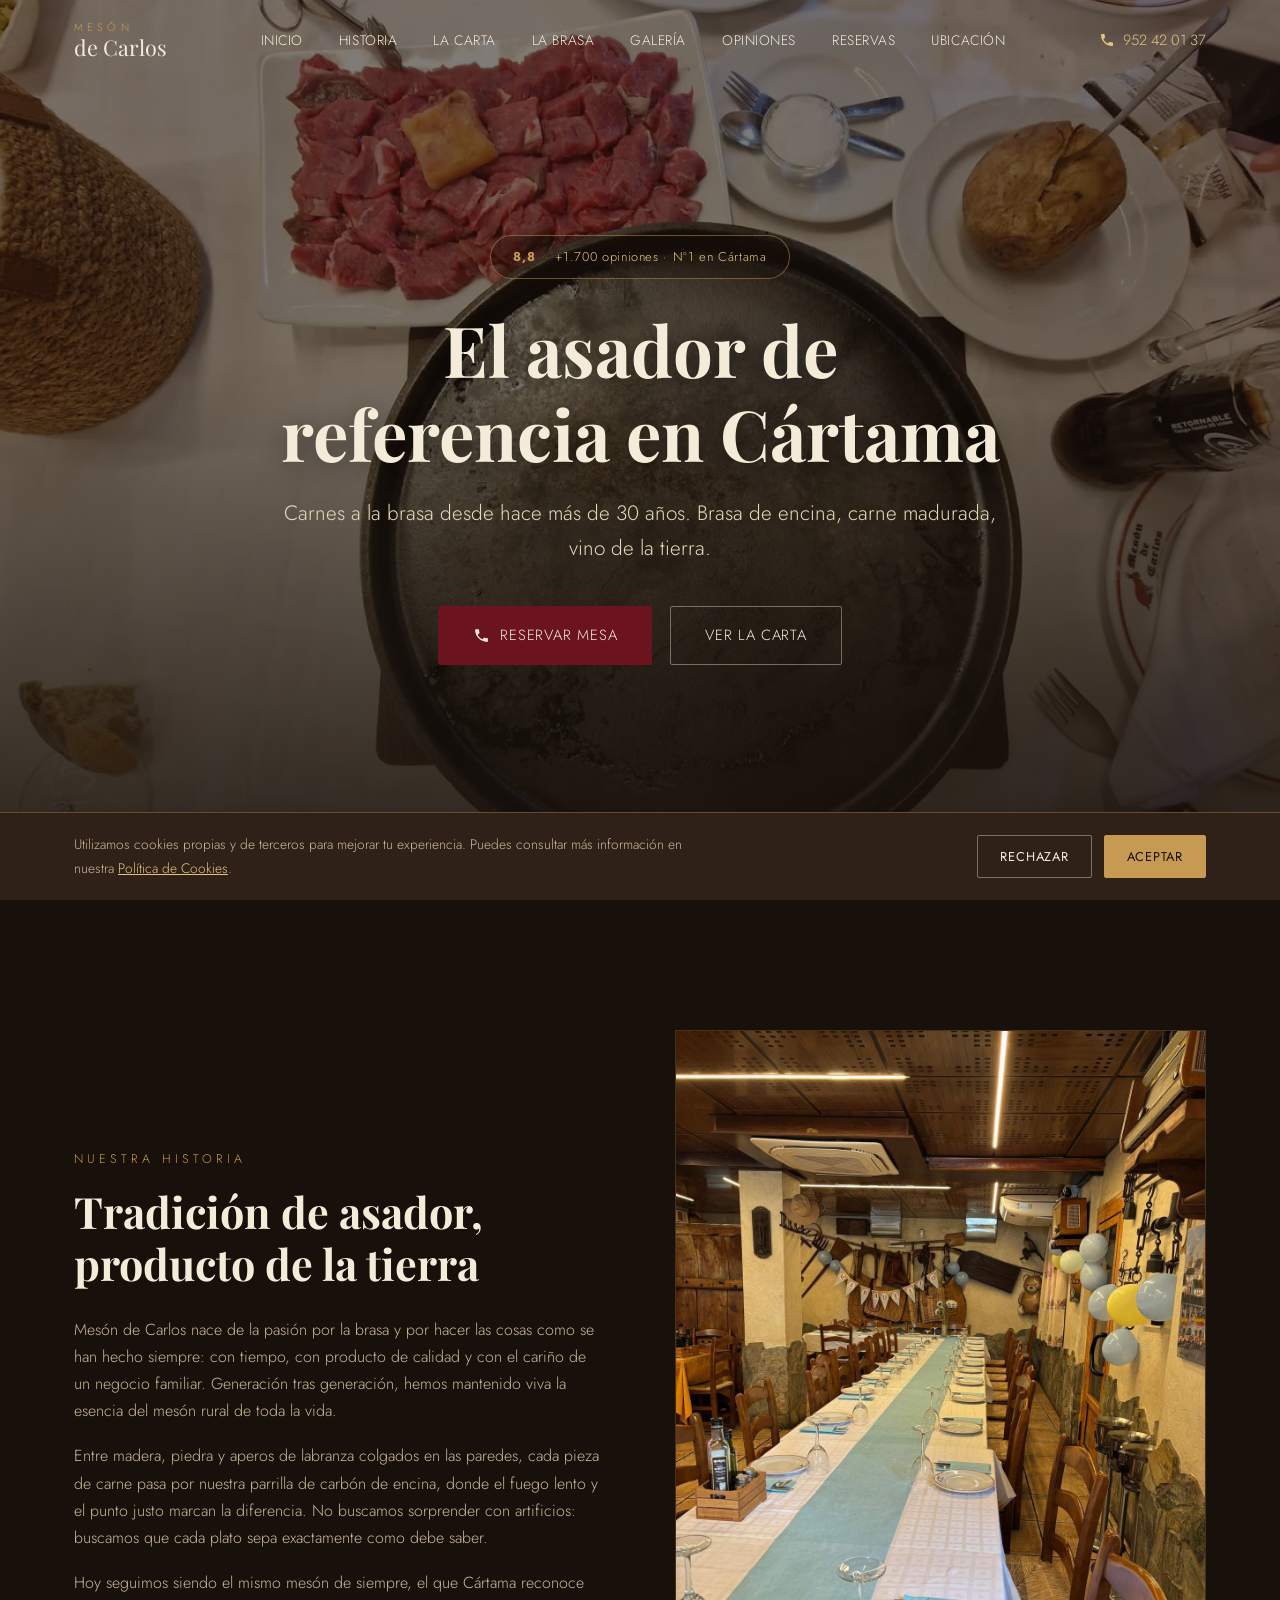
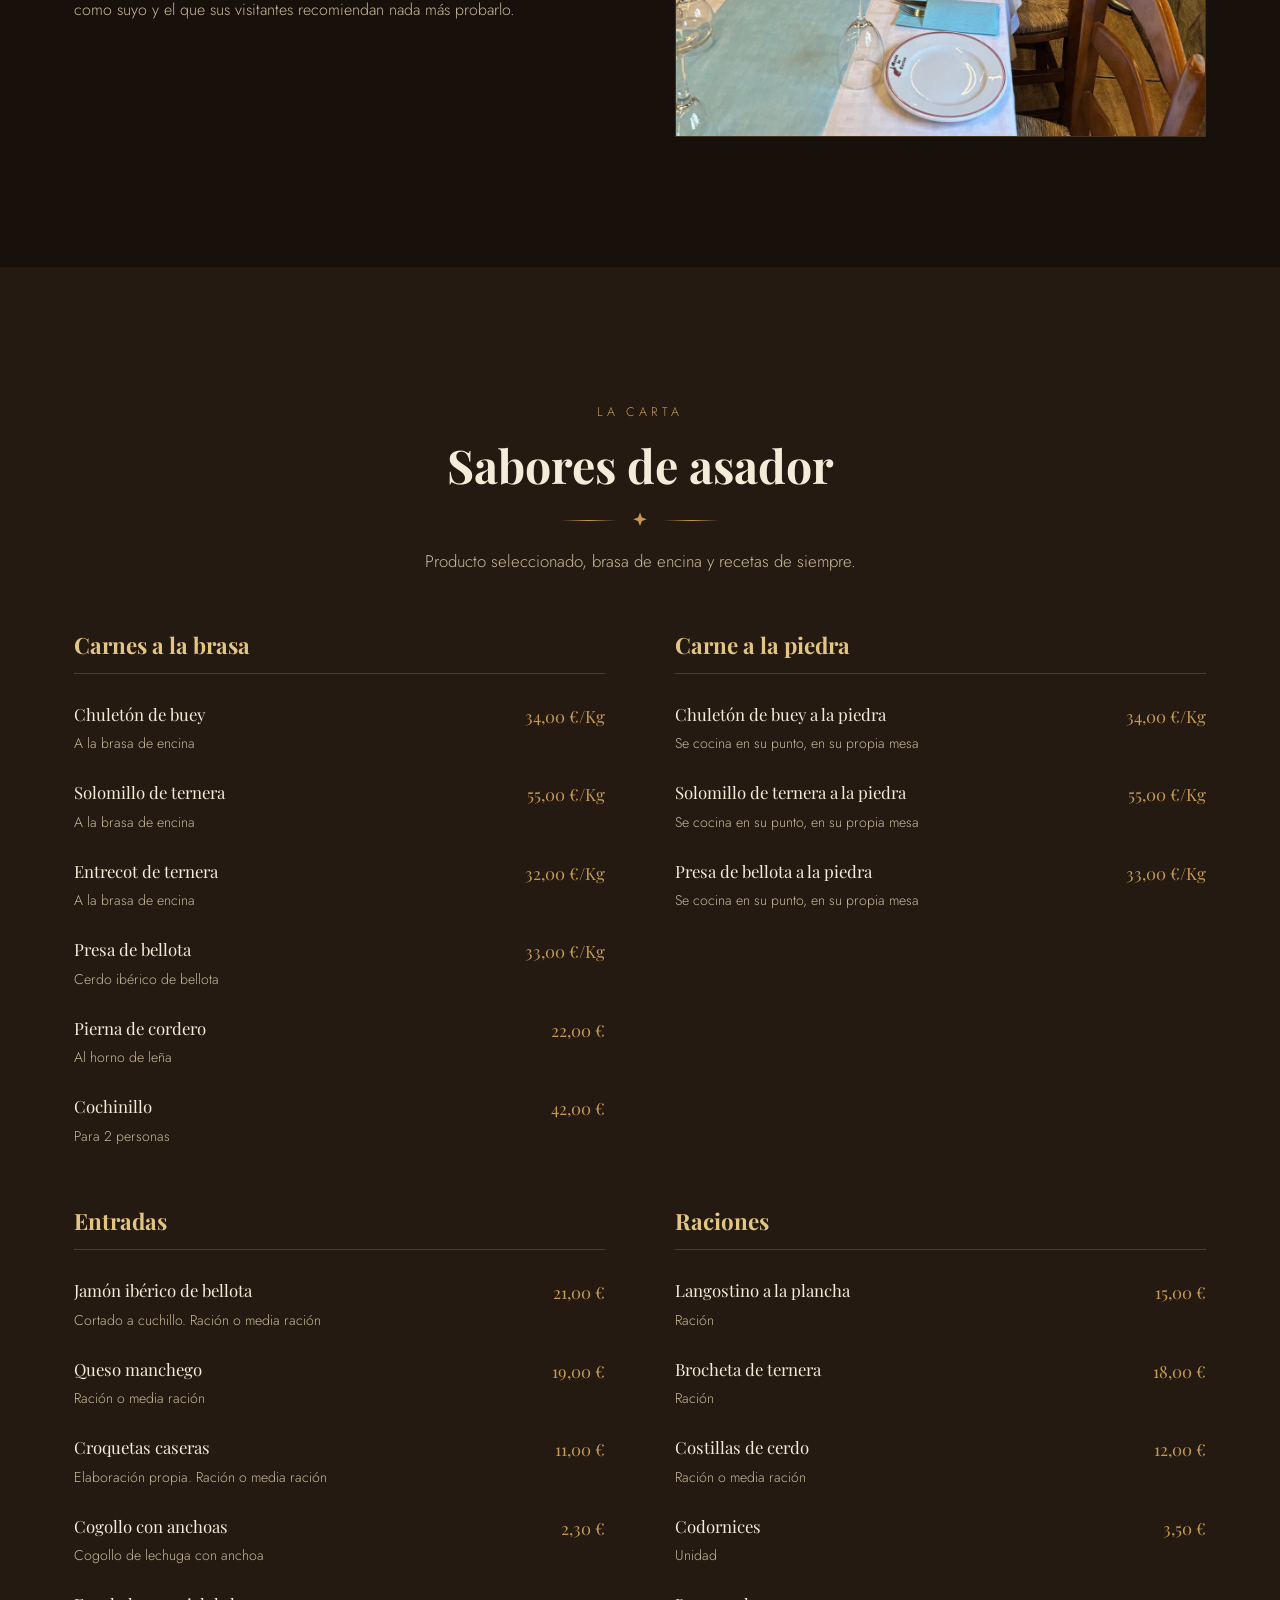
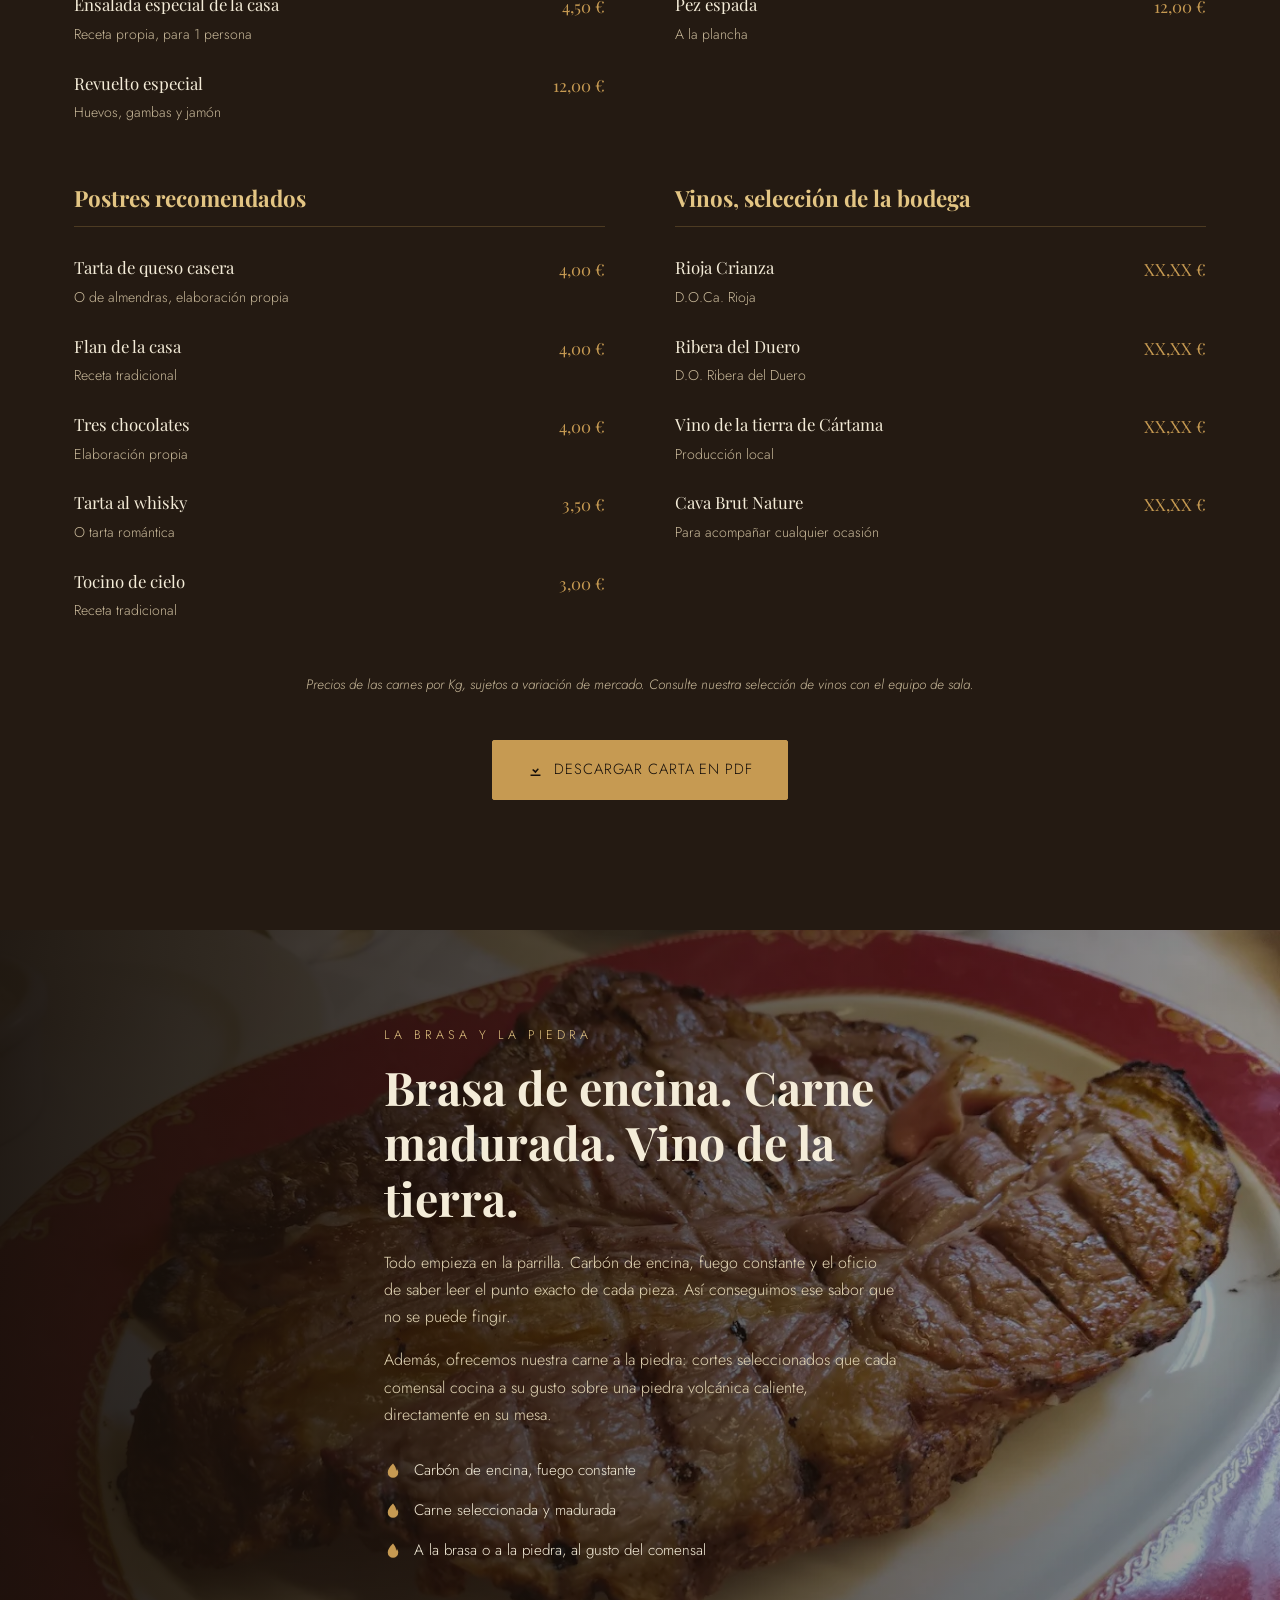
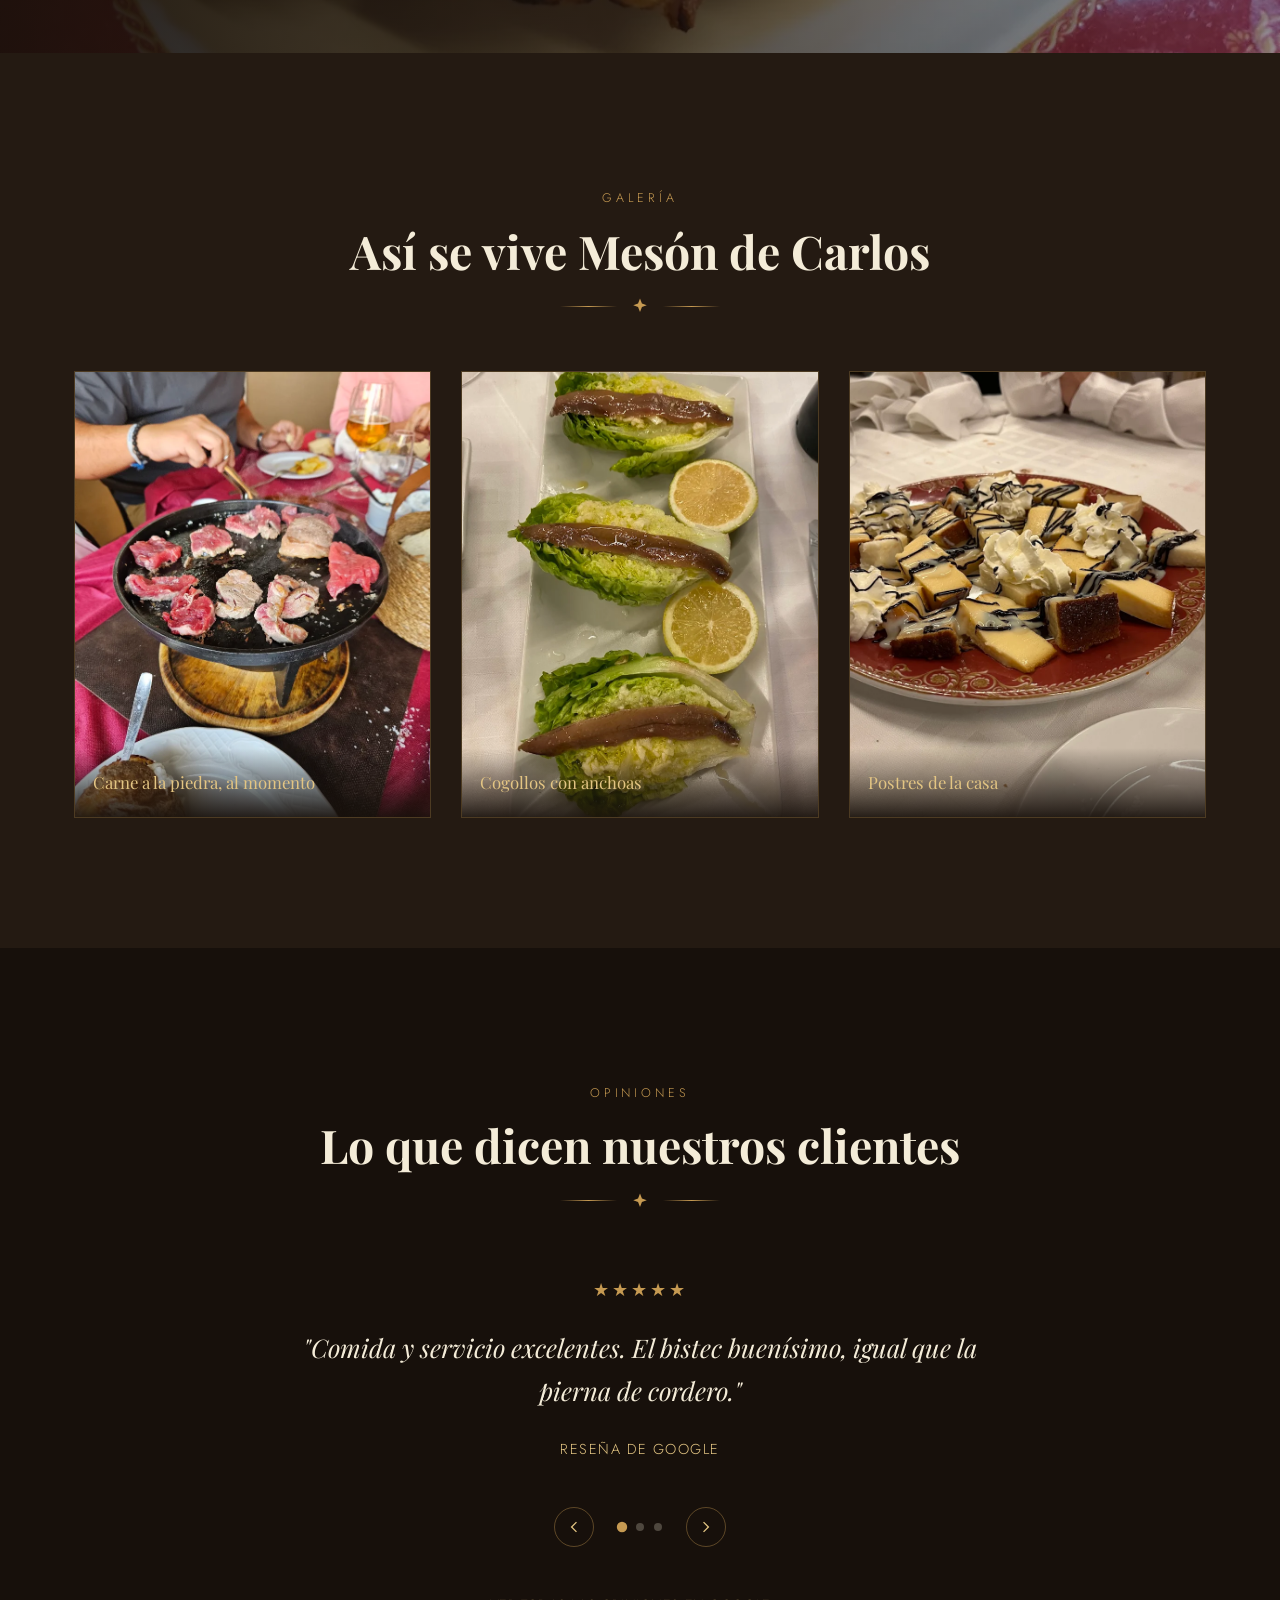
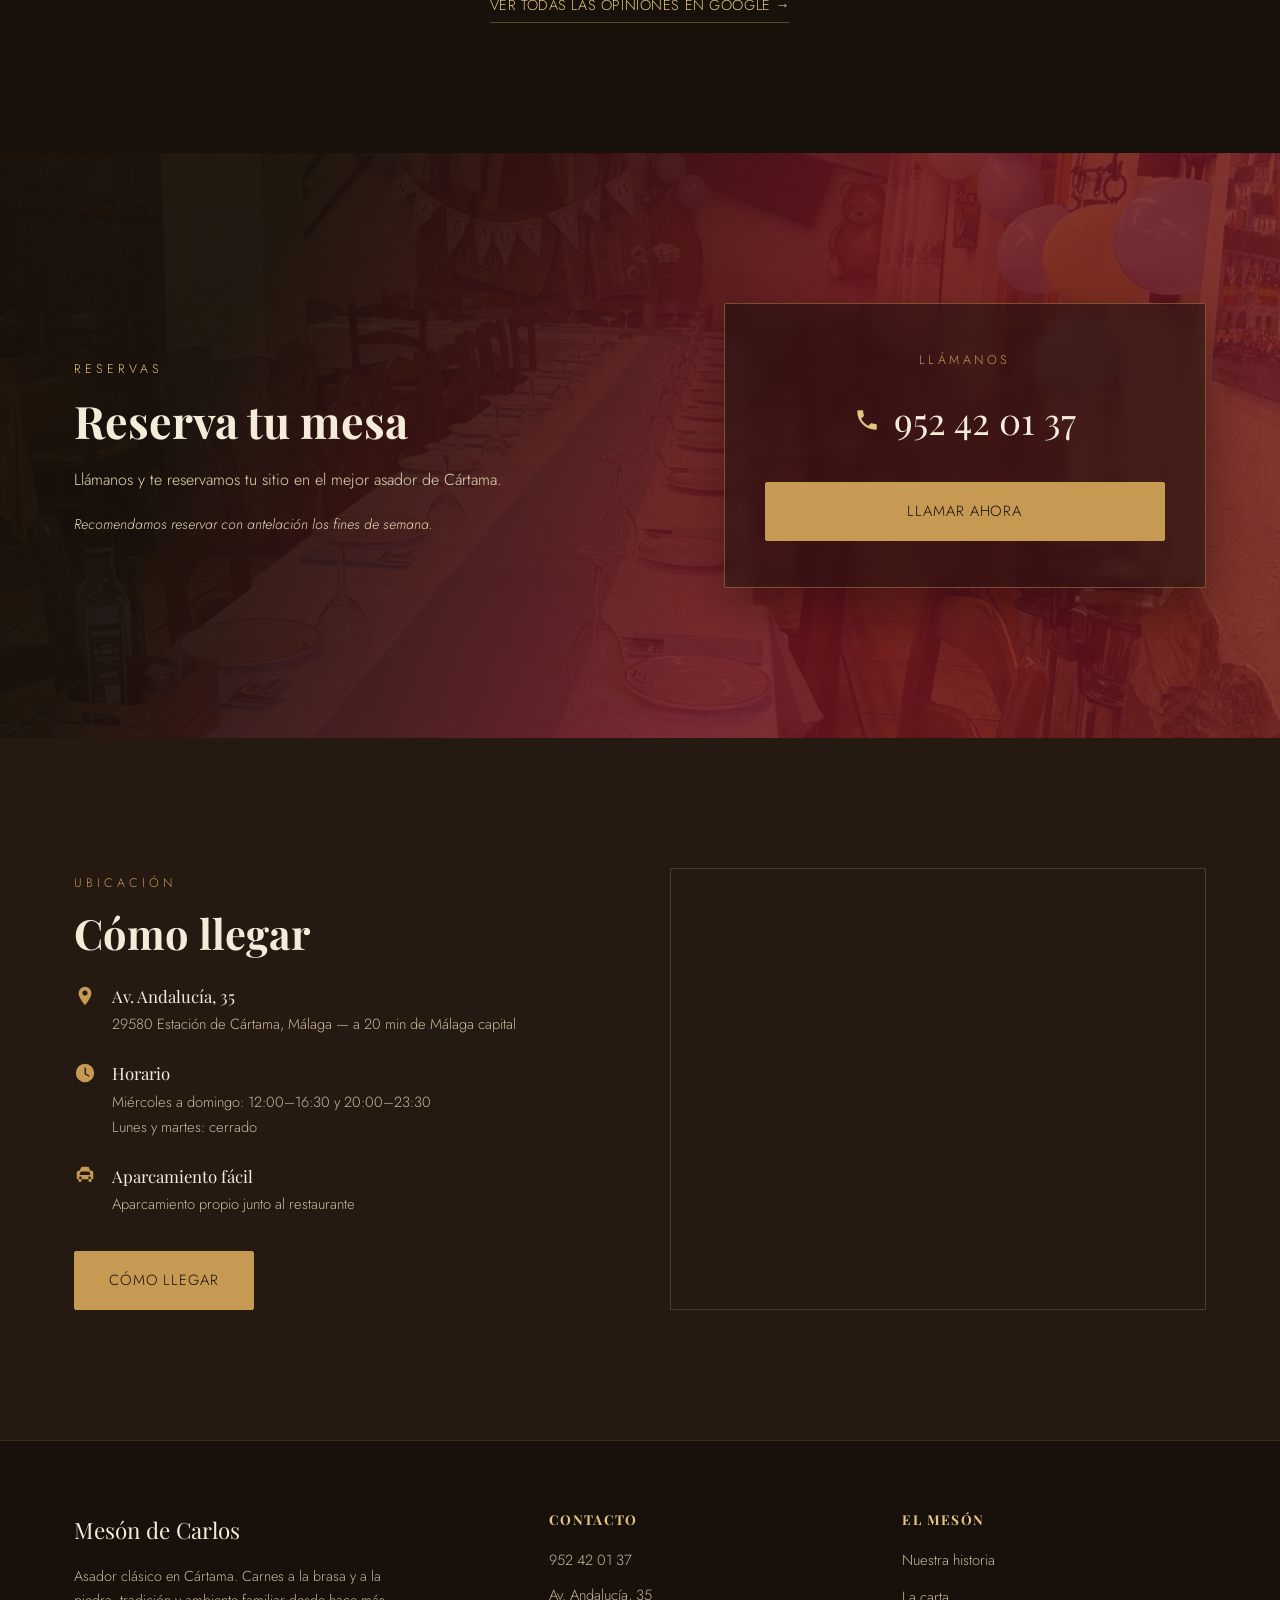
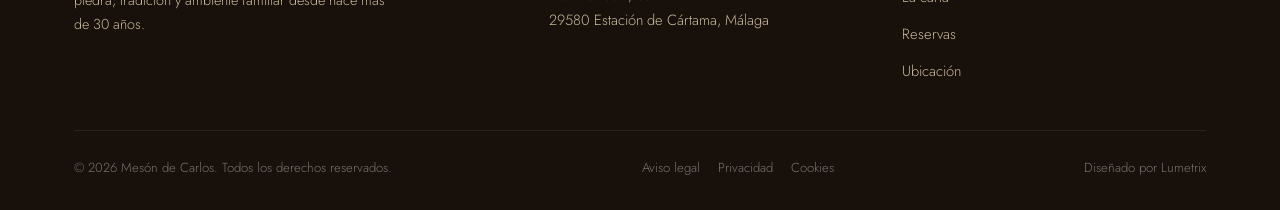
==== commit d12950ae: "Quitar botón de WhatsApp, el teléfono del restaurante es fijo Se elimina de la tarjeta de reservas y" ====
--- a/index.html
+++ b/index.html
@@ -555,10 +555,6 @@
 
       <div class="reservas-ctas">
         <a href="tel:+34952420137" class="btn btn-gold btn-block">Llamar ahora</a>
-        <a href="https://wa.me/34952420137" target="_blank" rel="noopener" class="btn btn-outline btn-block">
-          <svg viewBox="0 0 24 24"><path d="M12 2a10 10 0 00-8.6 15L2 22l5.2-1.4A10 10 0 1012 2zm0 18a8 8 0 01-4.1-1.1l-.3-.2-3 .8.8-2.9-.2-.3A8 8 0 1120 12a8 8 0 01-8 8zm4.4-6c-.2-.1-1.4-.7-1.6-.8-.2-.1-.4-.1-.5.1-.2.2-.6.8-.8 1-.1.2-.3.2-.5.1-.2-.1-1-.4-1.9-1.2-.7-.6-1.2-1.4-1.3-1.6-.1-.2 0-.4.1-.5l.4-.4c.1-.1.2-.3.2-.4.1-.2 0-.3 0-.5-.1-.1-.5-1.3-.7-1.8-.2-.4-.4-.4-.5-.4h-.5c-.2 0-.4.1-.6.3-.2.2-.8.8-.8 1.9s.8 2.2.9 2.4c.1.2 1.6 2.5 4 3.5.6.2 1 .4 1.3.5.5.2 1 .1 1.4.1.4-.1 1.4-.6 1.6-1.1.2-.5.2-1 .1-1.1-.1-.1-.2-.2-.4-.3z"/></svg>
-          WhatsApp
-        </a>
       </div>
     </div>
   </div>
@@ -660,9 +656,6 @@
   <a href="tel:+34952420137" class="fab-call" aria-label="Llamar al mesón">
     <svg viewBox="0 0 24 24"><path d="M6.6 10.8c1.4 2.8 3.8 5.1 6.6 6.6l2.2-2.2c.3-.3.7-.4 1-.2 1.1.4 2.3.6 3.6.6.6 0 1 .4 1 1V20c0 .6-.4 1-1 1-9.4 0-17-7.6-17-17 0-.6.4-1 1-1h3.5c.6 0 1 .4 1 1 0 1.2.2 2.4.6 3.6.1.4 0 .8-.3 1.1L6.6 10.8z"/></svg>
   </a>
-  <a href="https://wa.me/34952420137" target="_blank" rel="noopener" class="fab-whatsapp" aria-label="Escribir por WhatsApp">
-    <svg viewBox="0 0 24 24"><path d="M12 2a10 10 0 00-8.6 15L2 22l5.2-1.4A10 10 0 1012 2zm0 18a8 8 0 01-4.1-1.1l-.3-.2-3 .8.8-2.9-.2-.3A8 8 0 1120 12a8 8 0 01-8 8zm4.4-6c-.2-.1-1.4-.7-1.6-.8-.2-.1-.4-.1-.5.1-.2.2-.6.8-.8 1-.1.2-.3.2-.5.1-.2-.1-1-.4-1.9-1.2-.7-.6-1.2-1.4-1.3-1.6-.1-.2 0-.4.1-.5l.4-.4c.1-.1.2-.3.2-.4.1-.2 0-.3 0-.5-.1-.1-.5-1.3-.7-1.8-.2-.4-.4-.4-.5-.4h-.5c-.2 0-.4.1-.6.3-.2.2-.8.8-.8 1.9s.8 2.2.9 2.4c.1.2 1.6 2.5 4 3.5.6.2 1 .4 1.3.5.5.2 1 .1 1.4.1.4-.1 1.4-.6 1.6-1.1.2-.5.2-1 .1-1.1-.1-.1-.2-.2-.4-.3z"/></svg>
-  </a>
 </div>
 
 <!-- Banner de cookies -->
--- a/css/style.css
+++ b/css/style.css
@@ -1073,10 +1073,6 @@
   background: var(--wine);
 }
 
-.fab-whatsapp {
-  background: #25d366;
-}
-
 /* --------------------------------------------------------------------------
    Banner de cookies
    -------------------------------------------------------------------------- */
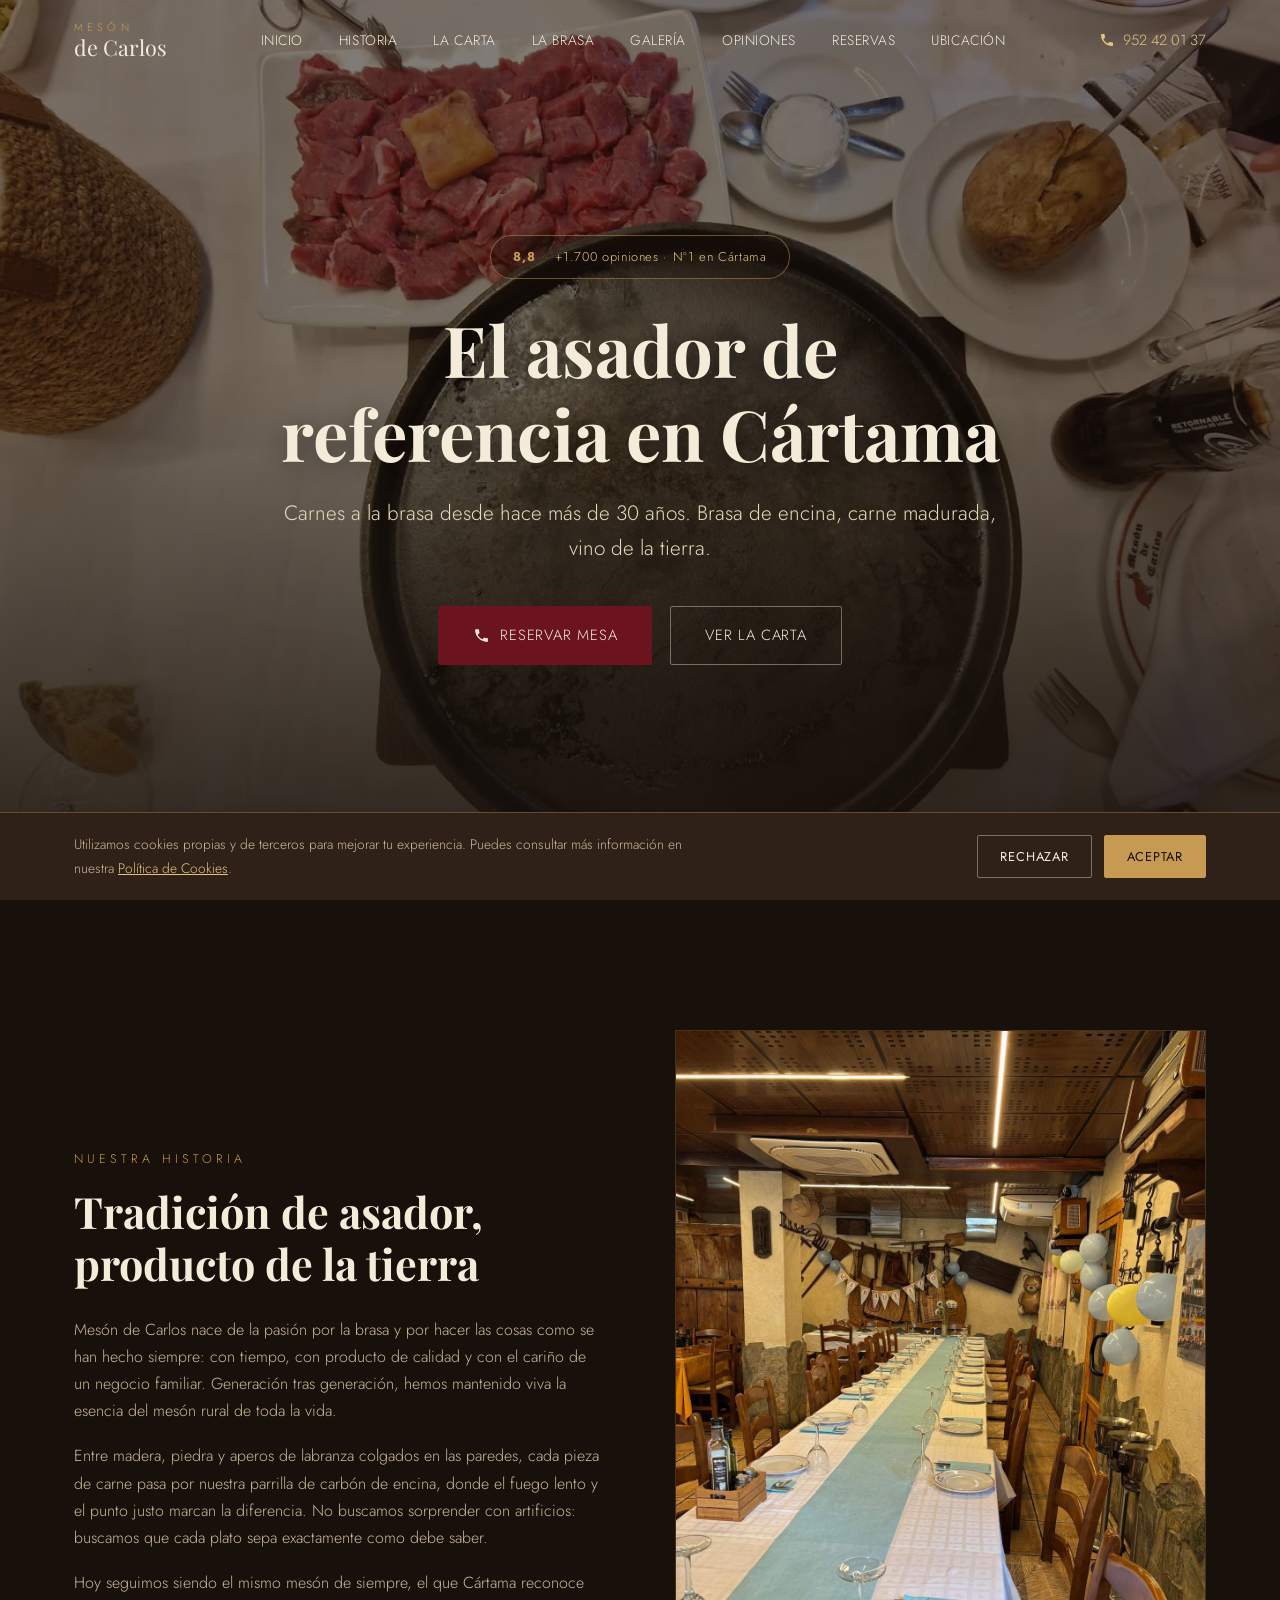
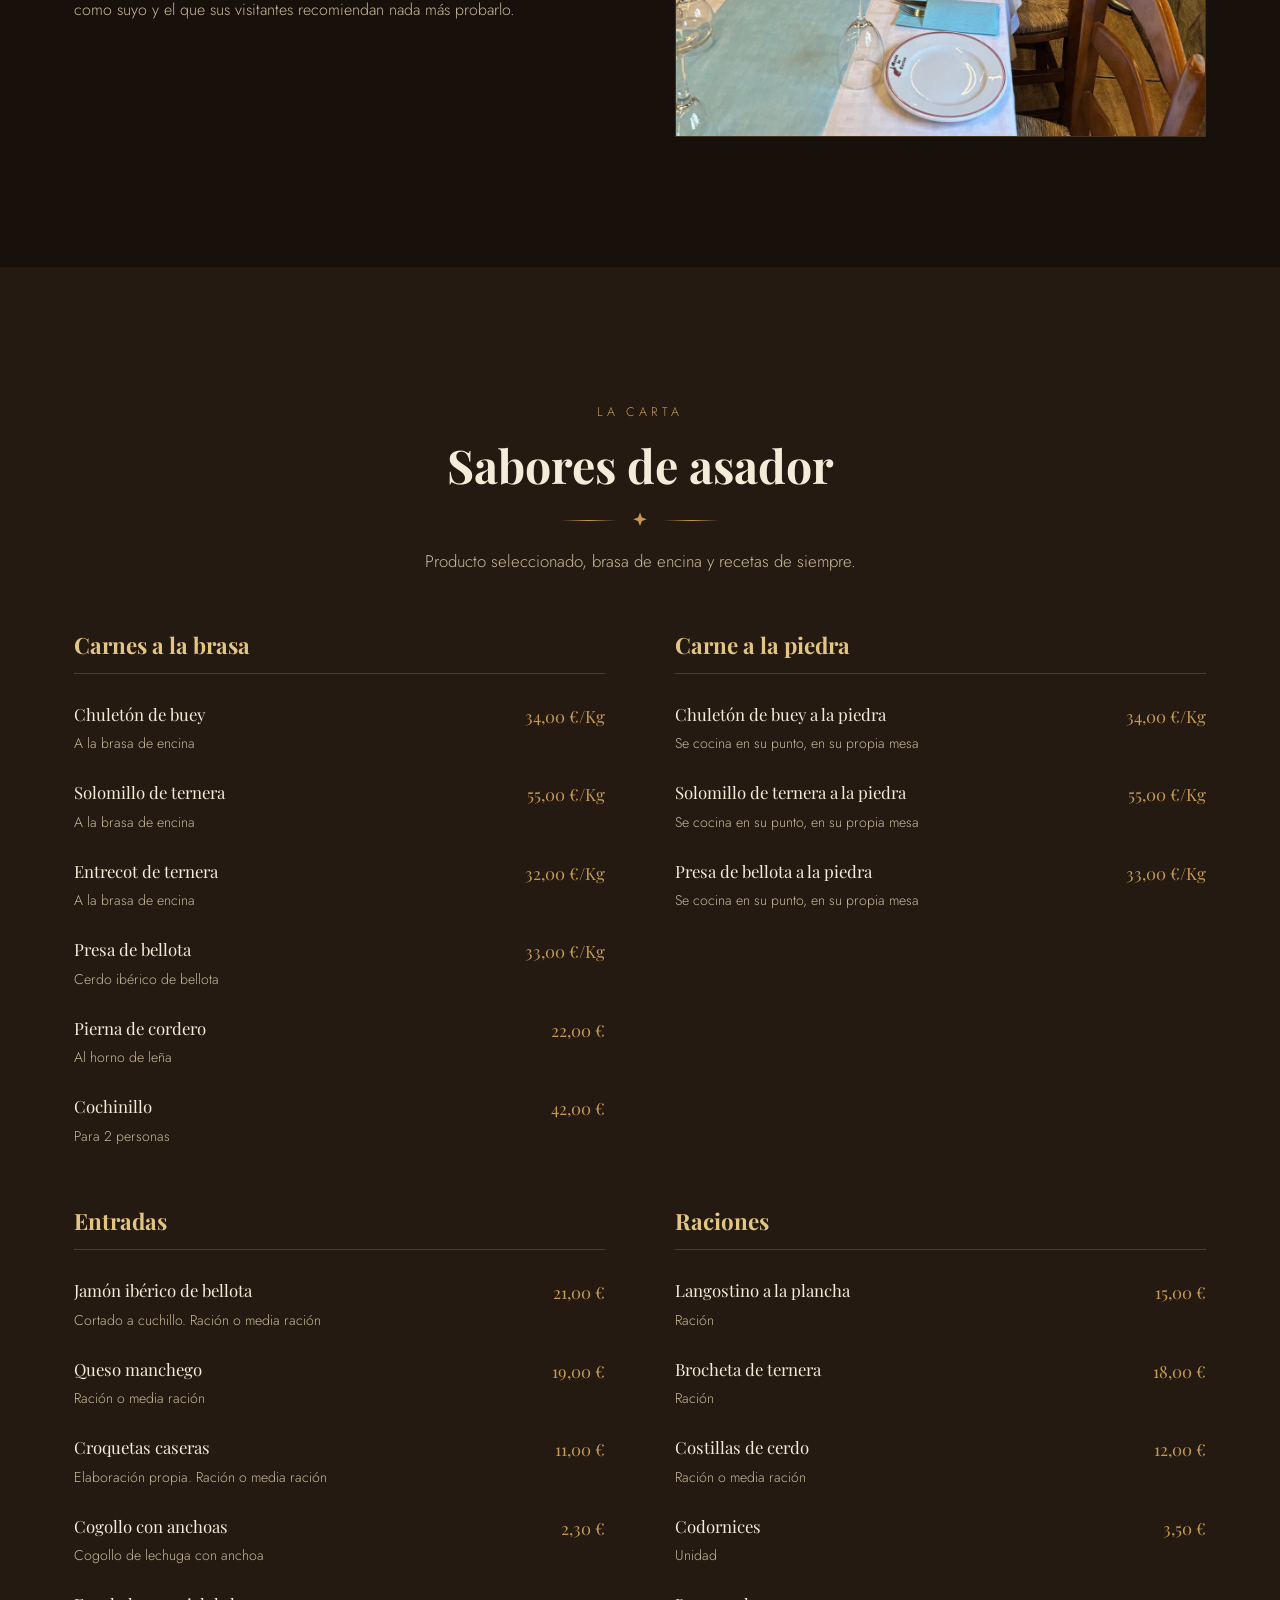
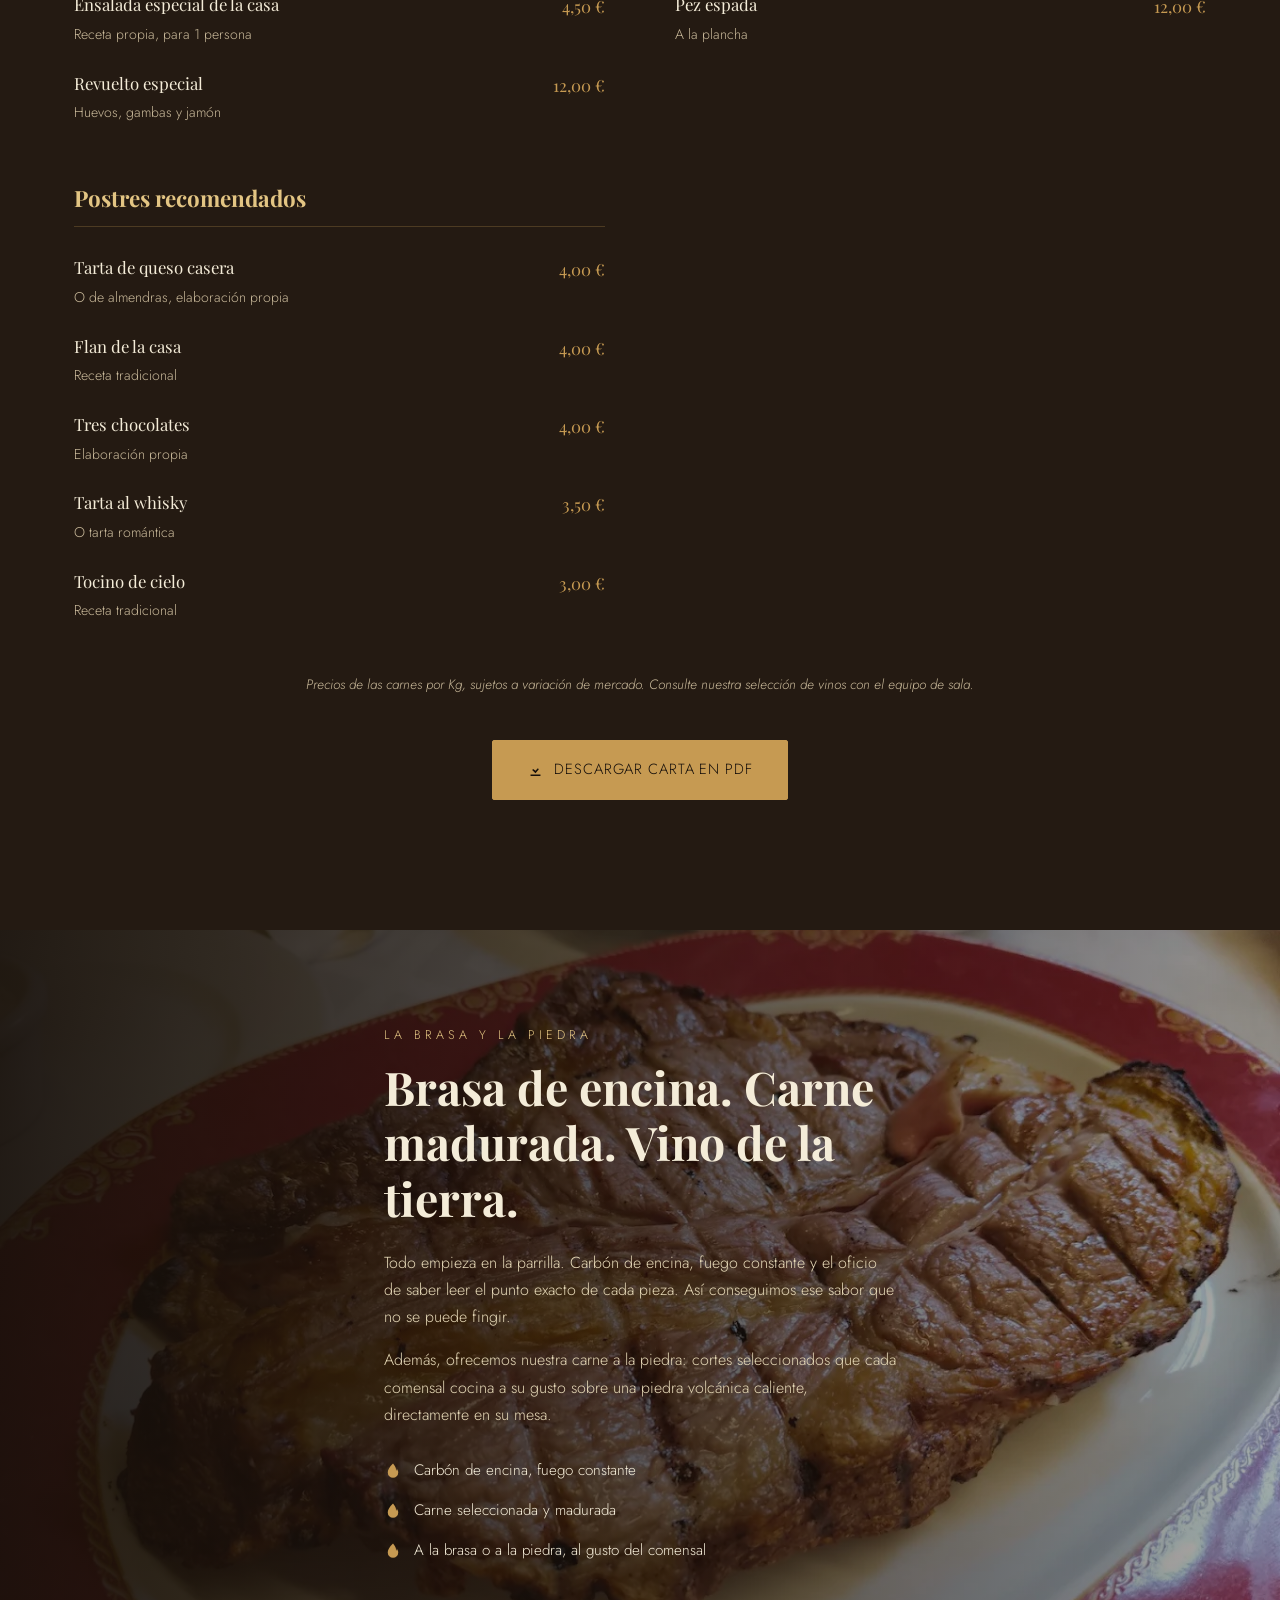
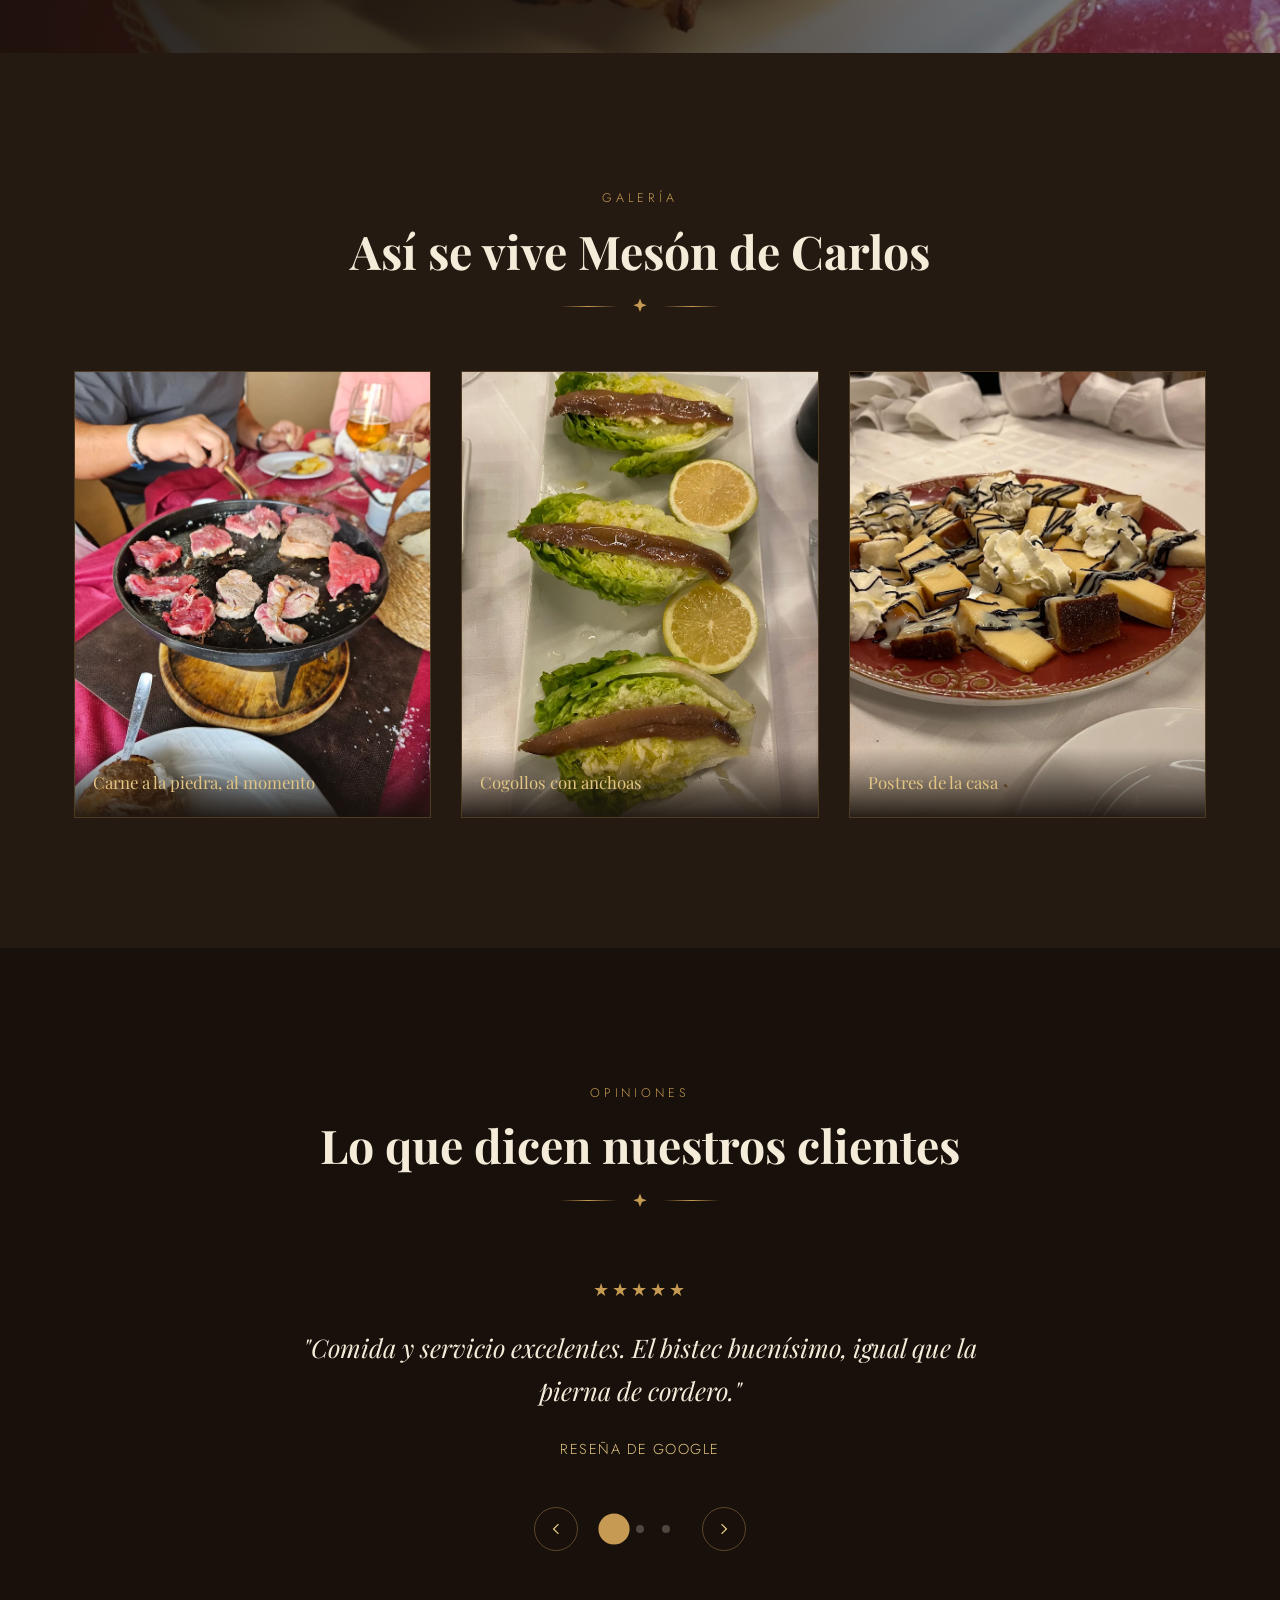
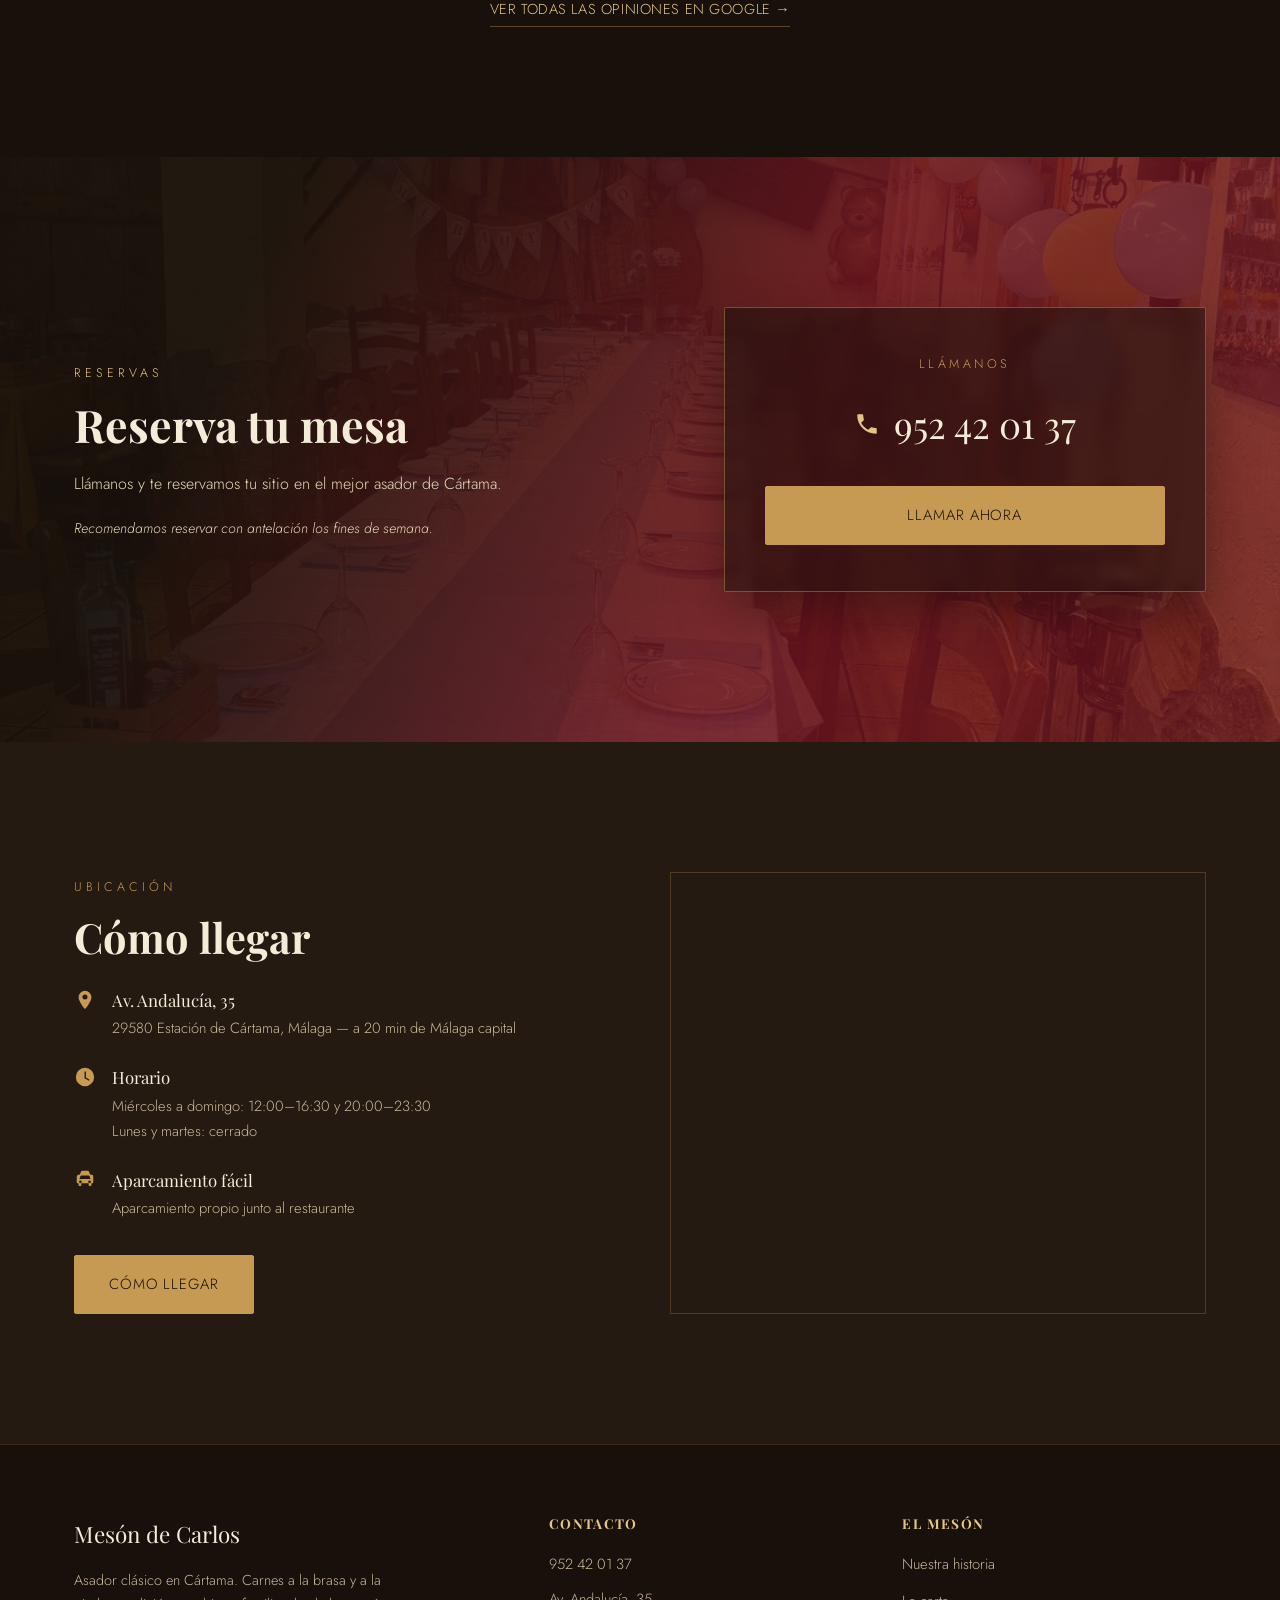
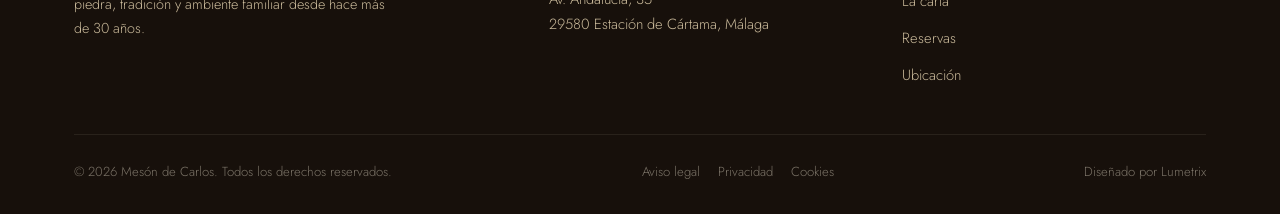
==== commit 303dc83d: "Quitar la categoría de vinos de la carta (precios placeholder) No hay datos reales de la carta de vi" ====
--- a/index.html
+++ b/index.html
@@ -378,41 +378,6 @@
         </div>
       </div>
 
-      <div class="carta-cat reveal">
-        <h3>Vinos, selección de la bodega</h3>
-
-        <div class="carta-item">
-          <div>
-            <div class="carta-item-name">Rioja Crianza</div>
-            <div class="carta-item-desc">D.O.Ca. Rioja</div>
-          </div>
-          <div class="carta-item-price">XX,XX €</div>
-        </div>
-
-        <div class="carta-item">
-          <div>
-            <div class="carta-item-name">Ribera del Duero</div>
-            <div class="carta-item-desc">D.O. Ribera del Duero</div>
-          </div>
-          <div class="carta-item-price">XX,XX €</div>
-        </div>
-
-        <div class="carta-item">
-          <div>
-            <div class="carta-item-name">Vino de la tierra de Cártama</div>
-            <div class="carta-item-desc">Producción local</div>
-          </div>
-          <div class="carta-item-price">XX,XX €</div>
-        </div>
-
-        <div class="carta-item">
-          <div>
-            <div class="carta-item-name">Cava Brut Nature</div>
-            <div class="carta-item-desc">Para acompañar cualquier ocasión</div>
-          </div>
-          <div class="carta-item-price">XX,XX €</div>
-        </div>
-      </div>
     </div>
 
     <p class="carta-note">Precios de las carnes por Kg, sujetos a variación de mercado. Consulte nuestra selección de vinos con el equipo de sala.</p>
--- a/css/style.css
+++ b/css/style.css
@@ -340,7 +340,12 @@
 .nav-toggle {
   display: none;
   flex-direction: column;
+  justify-content: center;
+  align-items: center;
   gap: 5px;
+  width: 44px;
+  height: 44px;
+  margin: -10px -10px -10px 0;
   z-index: 1100;
 }
 
@@ -729,8 +734,8 @@
 }
 
 .review-arrow {
-  width: 40px;
-  height: 40px;
+  width: 44px;
+  height: 44px;
   border: 1px solid rgba(198, 154, 82, 0.4);
   border-radius: 50%;
   display: flex;
@@ -752,15 +757,18 @@
 
 .review-dots {
   display: flex;
-  gap: 10px;
+  align-items: center;
+  gap: 2px;
 }
 
 .review-dot {
-  width: 8px;
-  height: 8px;
+  width: 24px;
+  height: 24px;
+  padding: 8px;
+  background-clip: content-box;
   border-radius: 50%;
-  background: rgba(244, 236, 216, 0.25);
-  transition: all var(--transition);
+  background-color: rgba(244, 236, 216, 0.25);
+  transition: background-color var(--transition), transform var(--transition);
 }
 
 .review-dot.is-active {
